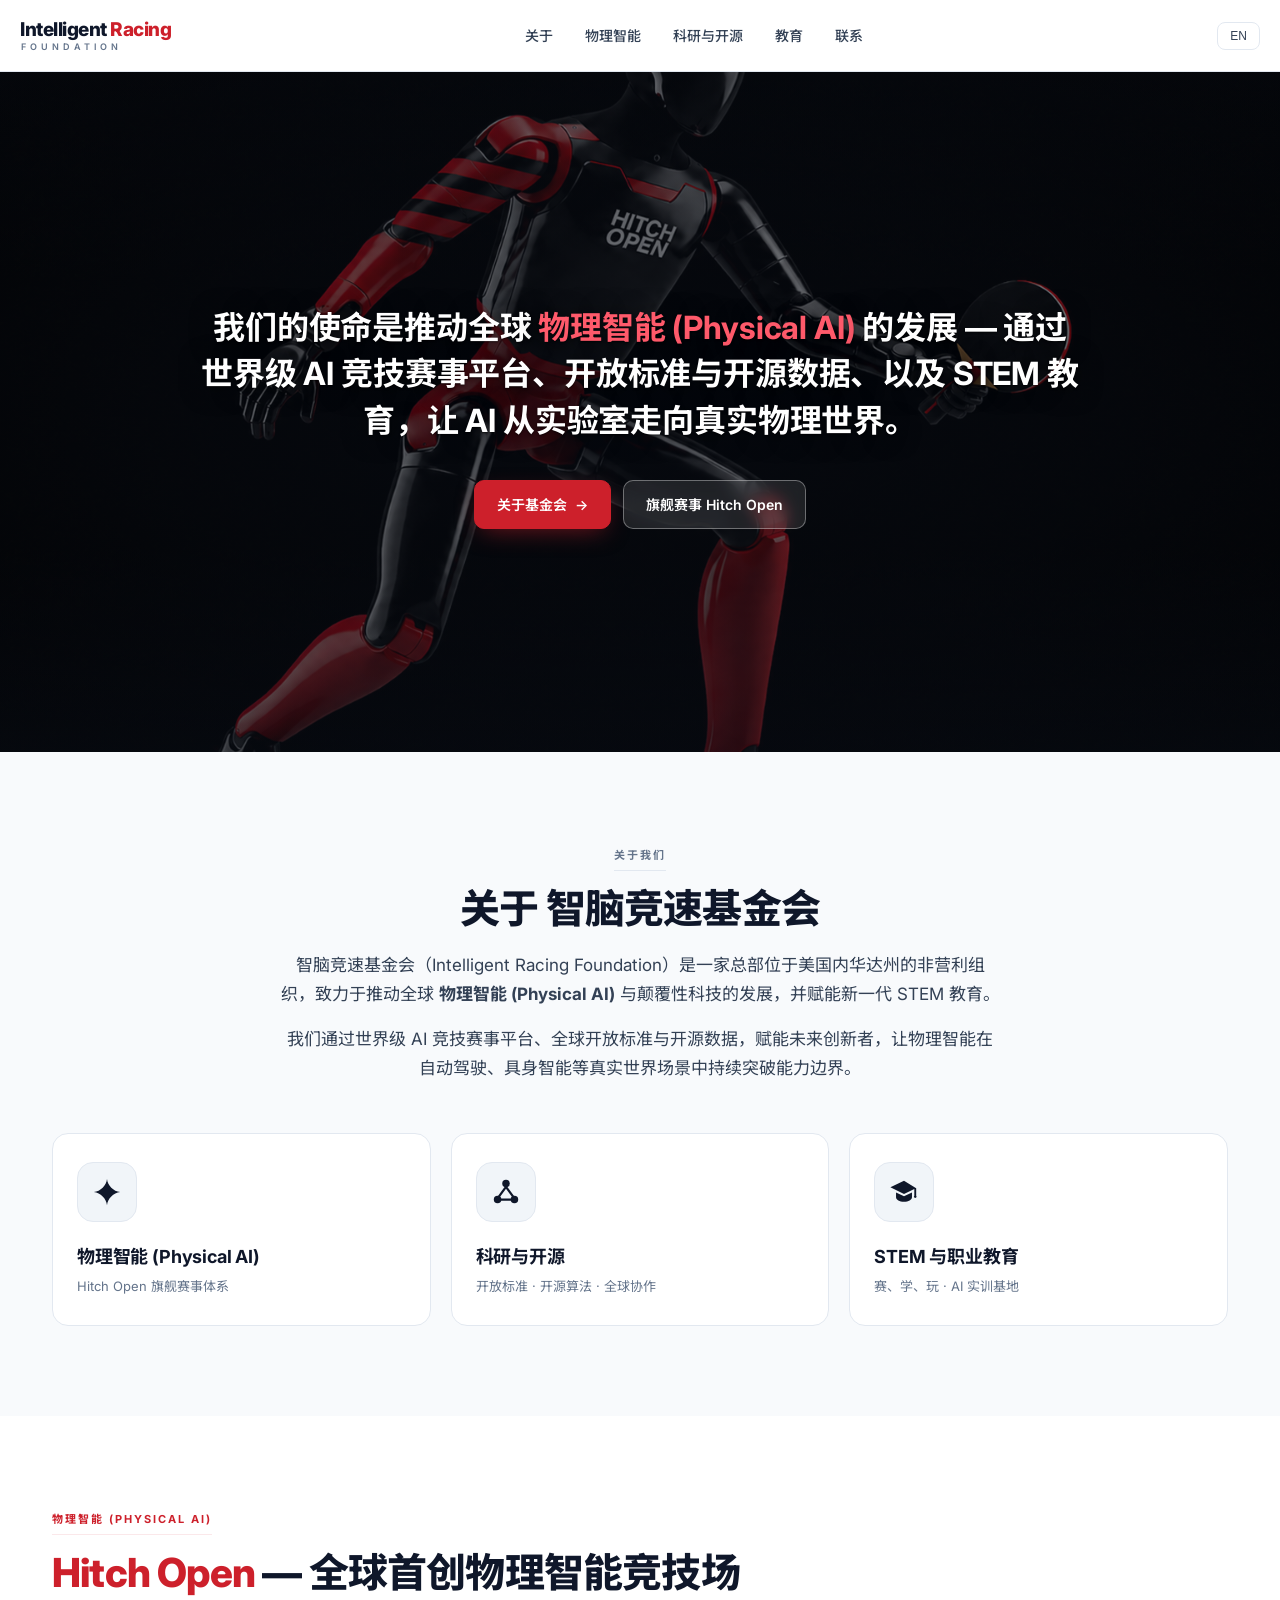
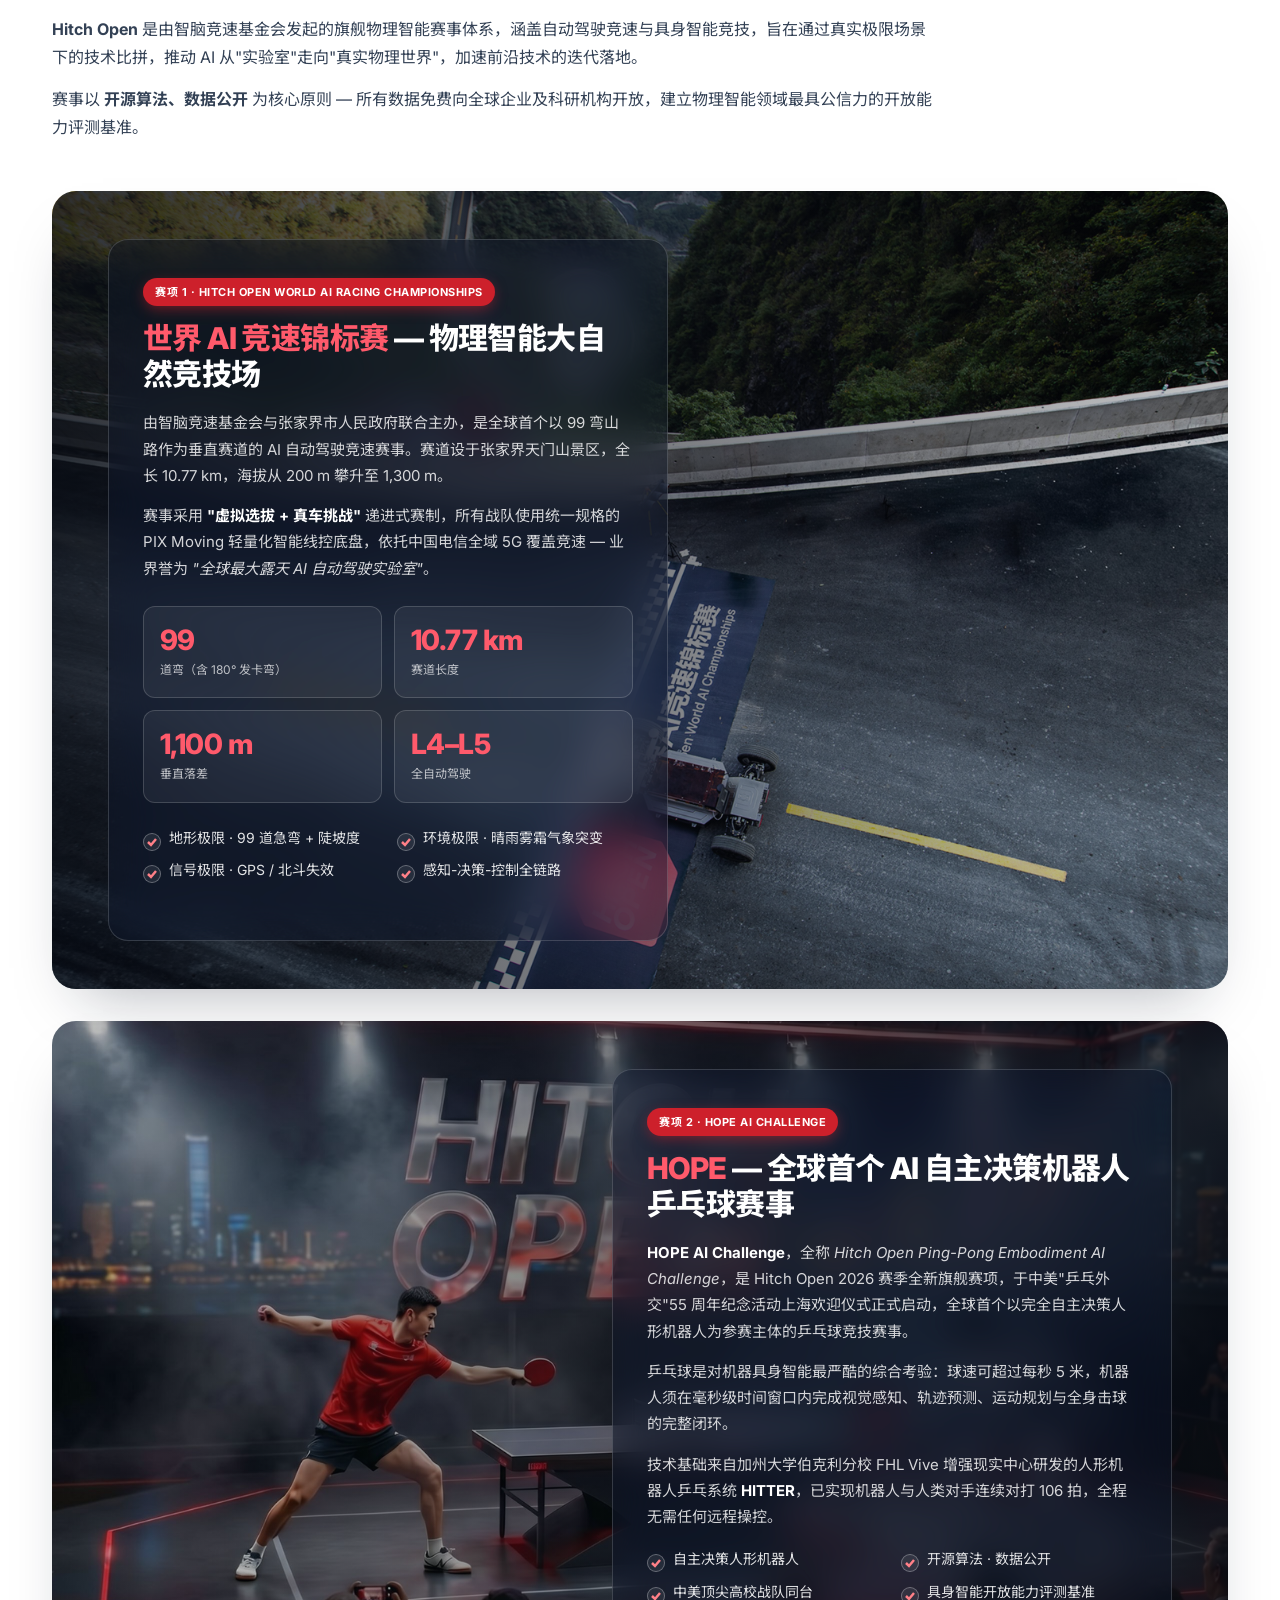
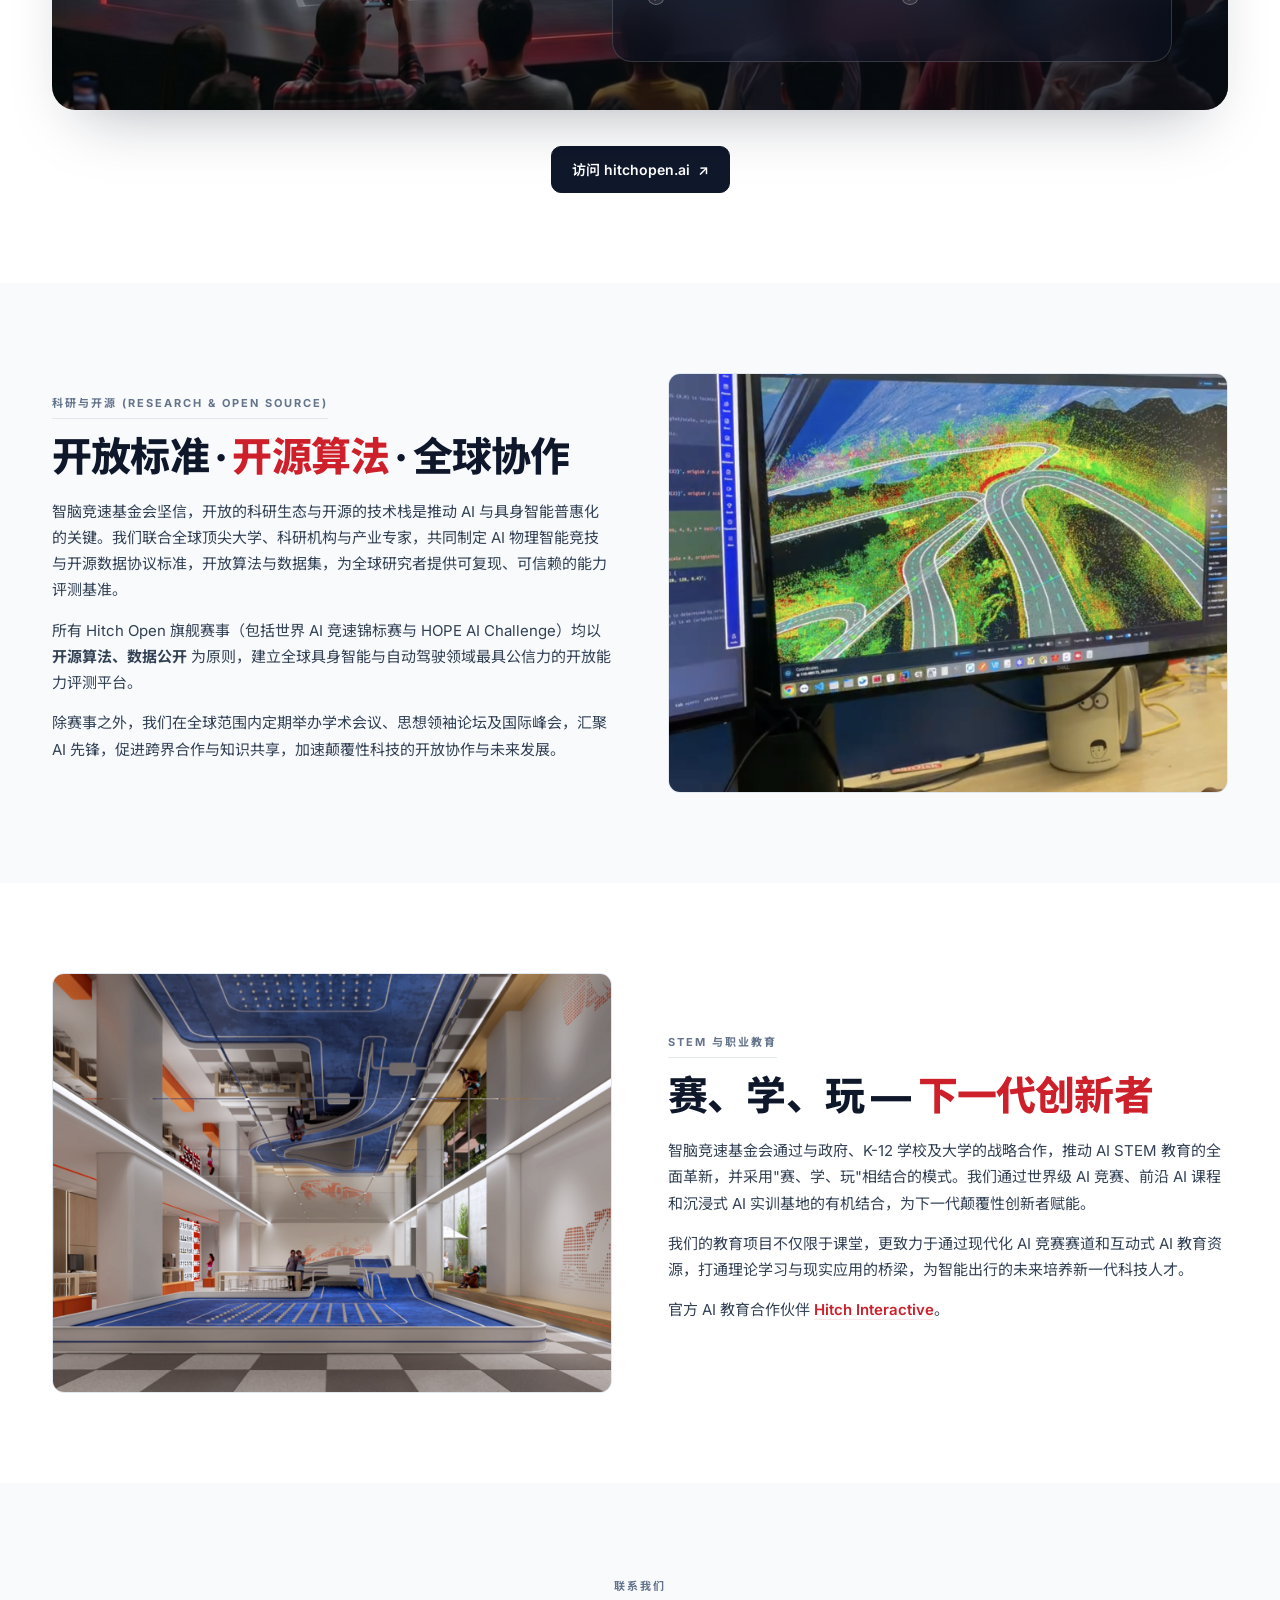
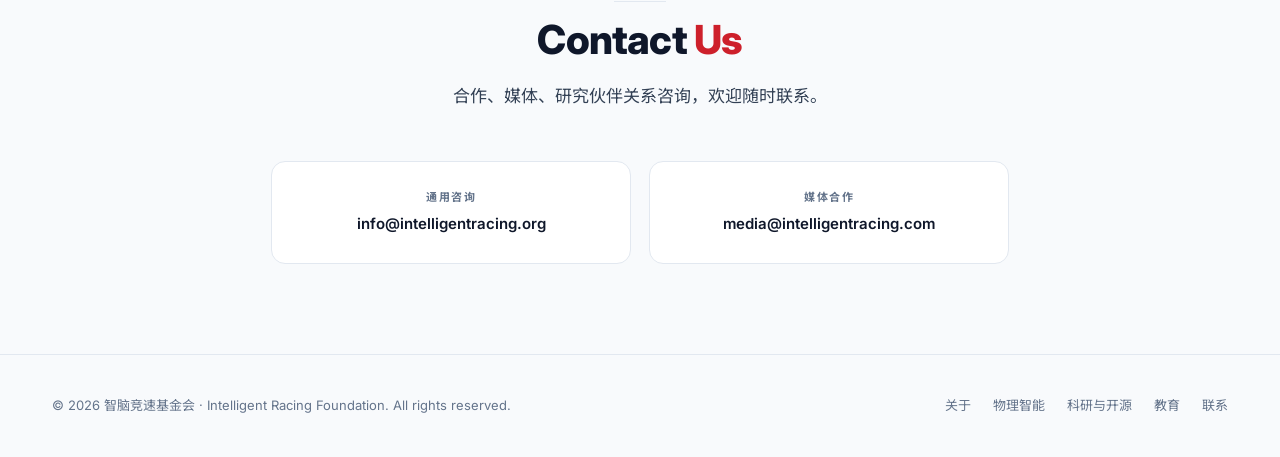
==== index.html @ 7303b83c "Add bilingual zh/en support via data-attr swap - data-zh / data-en attrs on all user-facing text - l" ====
<!DOCTYPE html>
<html lang="zh-CN">

<head>
  <meta charset="utf-8">
  <title data-zh="智脑竞速基金会 · Intelligent Racing Foundation" data-en="Intelligent Racing Foundation">智脑竞速基金会 · Intelligent Racing Foundation</title>
  <meta name="viewport" content="width=device-width, initial-scale=1">
  <link rel="preconnect" href="https://fonts.googleapis.com">
  <link rel="preconnect" href="https://fonts.gstatic.com" crossorigin>
  <link
    href="https://fonts.googleapis.com/css2?family=Inter:wght@400;500;600;700;800&family=Noto+Sans+SC:wght@400;500;700;900&display=swap"
    rel="stylesheet">
  <style>
    /* ============================================
       Foundation — Cool Gray + Red Accent
       Variant 4 — Editorial slate base, brand red
       reserved for high-impact callouts (logo,
       headline keyword, stats, CTAs).
       ============================================ */
    :root {
      /* Neutrals (cool slate spectrum) */
      --bg: #FFFFFF;
      --bg-subtle: #F8FAFC;
      --bg-muted: #F1F5F9;
      --text: #0F172A;
      --text-soft: #334155;
      --text-muted: #64748B;
      --border: #E2E8F0;
      --border-strong: #CBD5E1;

      /* Slate (foundation neutrals) */
      --slate: #334155;
      --slate-dark: #0F172A;
      --slate-soft: #E2E8F0;
      --slate-tint: #F1F5F9;

      /* Red accent (brand callout) */
      --red: #CD202B;
      --red-dark: #A81822;
      --red-soft: #FBE8EA;
      --red-tint: #FDF3F4;
    }

    * {
      margin: 0;
      padding: 0;
      box-sizing: border-box;
    }

    html {
      scroll-behavior: smooth;
    }

    body {
      font-family: "Inter", "Noto Sans SC", -apple-system, BlinkMacSystemFont,
        "PingFang SC", "Microsoft YaHei", sans-serif;
      background: var(--bg);
      color: var(--text);
      line-height: 1.65;
      font-size: 15px;
      -webkit-font-smoothing: antialiased;
    }

    a {
      color: var(--text);
      text-decoration: none;
      transition: opacity 0.15s, color 0.15s;
    }

    a:hover {
      opacity: 0.7;
    }

    img {
      max-width: 100%;
      display: block;
    }

    /* Media images */
    .media-img {
      width: 100%;
      border-radius: 12px;
      object-fit: cover;
      display: block;
      border: 1px solid var(--border);
    }

    /* Container */
    .container {
      max-width: 1240px;
      margin: 0 auto;
      padding: 0 32px;
    }

    /* Header */
    .header {
      position: sticky;
      top: 0;
      z-index: 50;
      background: rgba(255, 255, 255, 0.88);
      backdrop-filter: saturate(180%) blur(12px);
      -webkit-backdrop-filter: saturate(180%) blur(12px);
      border-bottom: 1px solid var(--border);
    }

    .nav {
      display: flex;
      justify-content: space-between;
      align-items: center;
      gap: 24px;
      padding: 16px 0;
    }

    .logo {
      display: flex;
      flex-direction: column;
      gap: 3px;
      line-height: 1;
    }

    .logo .logo-main {
      font-size: 19px;
      font-weight: 800;
      letter-spacing: -0.025em;
      color: var(--slate-dark);
      white-space: nowrap;
    }

    .logo .logo-main em {
      font-style: normal;
      color: var(--red);
    }

    .logo .logo-sub {
      font-size: 9px;
      font-weight: 600;
      letter-spacing: 4px;
      text-transform: uppercase;
      color: var(--text-muted);
      padding-left: 1px;
    }

    .logo:hover {
      opacity: 1;
    }

    .nav ul {
      list-style: none;
      display: flex;
      gap: 4px;
      align-items: center;
      font-size: 14px;
    }

    .nav ul li a {
      display: inline-block;
      padding: 8px 14px;
      border-radius: 8px;
      color: var(--text-soft);
      font-weight: 500;
      transition: background 0.15s, color 0.15s;
    }

    .nav ul li a:hover {
      background: var(--bg-muted);
      color: var(--text);
      opacity: 1;
    }

    .nav-right {
      display: flex;
      gap: 8px;
      align-items: center;
    }

    .lang-toggle {
      padding: 6px 12px;
      border: 1px solid var(--border);
      border-radius: 8px;
      font-size: 12px;
      color: var(--text-soft);
      cursor: pointer;
      background: #fff;
      transition: border-color 0.15s, color 0.15s;
    }

    .lang-toggle:hover {
      border-color: var(--red);
      color: var(--red);
    }

    /* Hero */
    .hero {
      padding: 120px 0 110px;
      position: relative;
      overflow: hidden;
      min-height: 680px;
      display: flex;
      align-items: center;
      background: #0B0F17;
    }

    .hero::before {
      content: "";
      position: absolute;
      inset: 0;
      background-image: url("images/ai-generated/hero-bg.png");
      background-size: cover;
      background-position: center center;
      pointer-events: none;
    }

    .hero::after {
      content: "";
      position: absolute;
      inset: 0;
      background:
        radial-gradient(ellipse 70% 60% at 50% 50%, rgba(8, 12, 20, 0.72) 0%, rgba(8, 12, 20, 0.55) 55%, rgba(8, 12, 20, 0.30) 100%),
        linear-gradient(180deg, rgba(8, 12, 20, 0.35) 0%, rgba(8, 12, 20, 0) 30%, rgba(8, 12, 20, 0) 70%, rgba(8, 12, 20, 0.55) 100%);
      pointer-events: none;
    }

    .hero-content {
      max-width: 880px;
      margin: 0 auto;
      text-align: center;
      position: relative;
      z-index: 2;
    }

    .hero-eyebrow {
      display: inline-flex;
      align-items: center;
      gap: 8px;
      padding: 6px 14px;
      background: rgba(255, 255, 255, 0.08);
      border: 1px solid rgba(255, 255, 255, 0.18);
      backdrop-filter: blur(8px);
      -webkit-backdrop-filter: blur(8px);
      border-radius: 999px;
      font-size: 12px;
      font-weight: 500;
      color: rgba(255, 255, 255, 0.85);
      margin-bottom: 24px;
      letter-spacing: 0.3px;
    }

    .hero-eyebrow .pulse {
      width: 6px;
      height: 6px;
      border-radius: 50%;
      background: #FF4D5E;
      box-shadow: 0 0 0 4px rgba(255, 77, 94, 0.25);
    }

    .hero .slogan {
      font-size: clamp(22px, 2.6vw, 32px);
      font-weight: 700;
      line-height: 1.45;
      letter-spacing: -0.005em;
      color: #FFFFFF;
      max-width: 880px;
      margin: 0 auto 36px;
      text-shadow: 0 2px 24px rgba(0, 0, 0, 0.55), 0 1px 2px rgba(0, 0, 0, 0.6);
    }

    .hero .slogan .accent {
      color: #FF5A6B;
    }

    .btn-row {
      display: flex;
      gap: 12px;
      justify-content: center;
      flex-wrap: wrap;
    }

    .btn {
      display: inline-flex;
      align-items: center;
      gap: 8px;
      padding: 12px 22px;
      border: 1px solid var(--border-strong);
      border-radius: 10px;
      font-size: 14px;
      font-weight: 600;
      color: var(--text);
      background: #fff;
      cursor: pointer;
      transition: all 0.15s;
    }

    .btn:hover {
      border-color: var(--red);
      color: var(--red);
      transform: translateY(-1px);
      opacity: 1;
    }

    .btn.primary {
      background: var(--slate-dark);
      color: #fff;
      border-color: var(--slate-dark);
    }

    .btn.primary:hover {
      background: var(--red);
      border-color: var(--red);
      color: #fff;
    }

    .btn .arrow {
      transition: transform 0.15s;
    }

    .btn:hover .arrow {
      transform: translateX(2px);
    }

    /* Hero-specific button styling (on dark bg) */
    .hero .btn {
      background: rgba(255, 255, 255, 0.10);
      border-color: rgba(255, 255, 255, 0.35);
      color: #fff;
      backdrop-filter: blur(8px);
      -webkit-backdrop-filter: blur(8px);
    }

    .hero .btn:hover {
      background: rgba(255, 255, 255, 0.18);
      border-color: #fff;
      color: #fff;
    }

    .hero .btn.primary {
      background: var(--red);
      border-color: var(--red);
      color: #fff;
      box-shadow: 0 8px 24px -8px rgba(205, 32, 43, 0.55);
    }

    .hero .btn.primary:hover {
      background: var(--red-dark);
      border-color: var(--red-dark);
      color: #fff;
    }


    /* Section base */
    section.block {
      padding: 90px 0;
      position: relative;
    }

    section.block.alt {
      background: var(--bg-subtle);
    }

    .section-head {
      max-width: 760px;
      margin: 0 auto 50px;
      text-align: center;
    }

    .eyebrow {
      display: inline-block;
      font-size: 11px;
      font-weight: 700;
      letter-spacing: 2px;
      text-transform: uppercase;
      color: var(--text-muted);
      margin-bottom: 14px;
      padding-bottom: 6px;
      border-bottom: 1px solid var(--border);
    }

    .eyebrow.red {
      color: var(--red);
      border-bottom-color: var(--red-soft);
    }

    h2.title {
      font-size: clamp(28px, 3.5vw, 40px);
      font-weight: 800;
      line-height: 1.2;
      letter-spacing: -0.02em;
      margin-bottom: 18px;
      color: var(--text);
    }

    h2.title .accent {
      color: var(--red);
    }

    h2.title .accent.slate {
      color: var(--slate-dark);
    }

    p.body,
    .lead {
      font-size: 15px;
      color: var(--text-soft);
      margin-bottom: 14px;
      line-height: 1.75;
    }

    .lead {
      font-size: 17px;
      max-width: 720px;
      margin: 0 auto 16px;
      line-height: 1.7;
    }

    /* Mission cards */
    .mission-grid {
      display: grid;
      grid-template-columns: repeat(3, 1fr);
      gap: 20px;
      margin-top: 30px;
    }

    .mission-card {
      background: #fff;
      border: 1px solid var(--border);
      border-radius: 16px;
      padding: 28px 24px;
      color: inherit;
      display: block;
      transition: transform 0.2s, box-shadow 0.2s, border-color 0.2s;
    }

    .mission-card:hover {
      transform: translateY(-4px);
      box-shadow: 0 12px 32px -8px rgba(15, 23, 42, 0.12);
      border-color: var(--red);
      opacity: 1;
    }

    .mission-card .num-label {
      font-family: "Inter", monospace;
      font-size: 11px;
      font-weight: 600;
      letter-spacing: 1.5px;
      color: var(--text-muted);
      margin-bottom: 18px;
    }

    .mission-card:hover .num-label {
      color: var(--red);
    }

    .mission-card .icon-box {
      width: 60px;
      height: 60px;
      border-radius: 16px;
      background: var(--slate-tint);
      border: 1px solid var(--border);
      display: flex;
      align-items: center;
      justify-content: center;
      margin-bottom: 20px;
      color: var(--slate-dark);
      transition: background 0.2s, border-color 0.2s, color 0.2s;
    }

    .mission-card .icon-box svg {
      width: 30px;
      height: 30px;
      display: block;
    }

    .mission-card:hover .icon-box {
      background: var(--red-tint);
      color: var(--red);
      border-color: var(--red-soft);
    }

    .mission-card h3 {
      font-size: 18px;
      font-weight: 700;
      margin-bottom: 6px;
      letter-spacing: -0.01em;
    }

    .mission-card .sub-name {
      font-size: 13px;
      color: var(--text-muted);
      line-height: 1.5;
    }

    /* Split */
    .split {
      display: grid;
      grid-template-columns: 1fr 1fr;
      gap: 56px;
      align-items: center;
    }

    .split.reverse> :first-child {
      order: 2;
    }

    /* Stats */
    .stats {
      display: grid;
      grid-template-columns: repeat(2, 1fr);
      gap: 12px;
      margin: 24px 0;
    }

    .stat {
      background: var(--bg-subtle);
      border: 1px solid var(--border);
      border-radius: 12px;
      padding: 18px 16px;
      transition: border-color 0.2s;
    }

    .stat:hover {
      border-color: var(--red-soft);
    }

    .stat .num {
      font-size: 28px;
      font-weight: 800;
      line-height: 1.1;
      letter-spacing: -0.02em;
      color: var(--red);
    }

    .stat .lab {
      font-size: 12px;
      color: var(--text-muted);
      margin-top: 4px;
    }

    /* Bullets */
    ul.bullets {
      list-style: none;
      display: grid;
      grid-template-columns: 1fr;
      gap: 10px;
      margin: 18px 0 24px;
    }

    ul.bullets.cols-2 {
      grid-template-columns: 1fr 1fr;
      gap: 10px 18px;
    }

    ul.bullets li {
      font-size: 14px;
      color: var(--text-soft);
      padding-left: 26px;
      position: relative;
      line-height: 1.6;
    }

    ul.bullets li::before {
      content: "";
      position: absolute;
      left: 0;
      top: 6px;
      width: 16px;
      height: 16px;
      border-radius: 50%;
      background-color: var(--bg-muted);
      border: 1px solid var(--border-strong);
      background-image: url("data:image/svg+xml;utf8,<svg xmlns='http://www.w3.org/2000/svg' viewBox='0 0 16 16' fill='none' stroke='%230F172A' stroke-width='2.5'><path d='M4 8l3 3 5-6'/></svg>");
      background-position: center;
      background-repeat: no-repeat;
    }

    /* Sub-event cards */
    .sub-event {
      background: #fff;
      border: 1px solid var(--border);
      border-radius: 16px;
      padding: 32px;
      margin-top: 28px;
    }

    .sub-event .tag {
      display: inline-flex;
      align-items: center;
      gap: 6px;
      padding: 5px 12px;
      border-radius: 999px;
      font-size: 11px;
      font-weight: 700;
      letter-spacing: 0.5px;
      text-transform: uppercase;
      background: var(--red);
      color: #fff;
    }

    .btn-accent {
      display: inline-flex;
      align-items: center;
      gap: 8px;
      padding: 11px 20px;
      border-radius: 10px;
      font-size: 14px;
      font-weight: 600;
      color: #fff;
      background: var(--slate-dark);
      border: 1px solid var(--slate-dark);
      transition: transform 0.15s, background 0.15s, color 0.15s;
    }

    .btn-accent:hover {
      transform: translateY(-1px);
      background: #1E293B;
      opacity: 1;
    }

    /* ============================================
       Glass feature block — full-bleed bg image
       with frosted-glass content card
       ============================================ */
    .glass-feature {
      position: relative;
      border-radius: 24px;
      overflow: hidden;
      min-height: 560px;
      display: flex;
      align-items: center;
      margin-top: 32px;
      isolation: isolate;
      box-shadow: 0 30px 60px -30px rgba(15, 23, 42, 0.35);
    }

    .glass-feature .gf-bg {
      position: absolute;
      inset: 0;
      background-size: cover;
      background-position: center center;
      z-index: 0;
      transform: scale(1.02);
      transition: transform 0.6s ease;
    }

    .glass-feature:hover .gf-bg {
      transform: scale(1.06);
    }

    .glass-feature::after {
      content: "";
      position: absolute;
      inset: 0;
      background:
        linear-gradient(100deg, rgba(8, 12, 20, 0.85) 0%, rgba(8, 12, 20, 0.55) 48%, rgba(8, 12, 20, 0.18) 100%);
      z-index: 1;
      pointer-events: none;
    }

    .glass-feature.reverse::after {
      background:
        linear-gradient(260deg, rgba(8, 12, 20, 0.85) 0%, rgba(8, 12, 20, 0.55) 48%, rgba(8, 12, 20, 0.18) 100%);
    }

    .glass-card {
      position: relative;
      z-index: 2;
      max-width: 560px;
      margin: 48px 56px;
      padding: 38px 34px 34px;
      background: rgba(15, 23, 42, 0.42);
      border: 1px solid rgba(255, 255, 255, 0.16);
      border-radius: 20px;
      backdrop-filter: blur(20px) saturate(160%);
      -webkit-backdrop-filter: blur(20px) saturate(160%);
      color: #fff;
    }

    .glass-feature.reverse .glass-card {
      margin-left: auto;
    }

    .glass-card .tag {
      display: inline-flex;
      align-items: center;
      gap: 6px;
      padding: 5px 12px;
      border-radius: 999px;
      font-size: 11px;
      font-weight: 700;
      letter-spacing: 0.5px;
      text-transform: uppercase;
      background: var(--red);
      color: #fff;
      box-shadow: 0 4px 14px -2px rgba(205, 32, 43, 0.55);
    }

    .glass-card .eyebrow {
      color: rgba(255, 255, 255, 0.7);
      border-bottom-color: rgba(255, 255, 255, 0.2);
    }

    .glass-card .eyebrow.red {
      color: #FF8088;
      border-bottom-color: rgba(255, 90, 107, 0.35);
    }

    .glass-card h2.title {
      color: #fff;
      margin-top: 14px;
    }

    .glass-card h2.title .accent {
      color: #FF5A6B;
    }

    .glass-card p.body {
      color: rgba(255, 255, 255, 0.82);
    }

    .glass-card p.body strong {
      color: #fff;
    }

    .glass-card p.body a {
      color: #FF8088;
    }

    .glass-card .stats .stat {
      background: rgba(255, 255, 255, 0.06);
      border: 1px solid rgba(255, 255, 255, 0.16);
    }

    .glass-card .stats .stat:hover {
      border-color: rgba(255, 90, 107, 0.55);
    }

    .glass-card .stats .stat .num {
      color: #FF5A6B;
    }

    .glass-card .stats .stat .lab {
      color: rgba(255, 255, 255, 0.7);
    }

    .glass-card ul.bullets li {
      color: rgba(255, 255, 255, 0.88);
    }

    .glass-card ul.bullets li::before {
      background-color: rgba(255, 255, 255, 0.08);
      border-color: rgba(255, 255, 255, 0.3);
      background-image: url("data:image/svg+xml;utf8,<svg xmlns='http://www.w3.org/2000/svg' viewBox='0 0 16 16' fill='none' stroke='%23FF8088' stroke-width='2.5'><path d='M4 8l3 3 5-6'/></svg>");
    }

    @media (max-width: 900px) {
      .glass-feature {
        min-height: 0;
      }

      .glass-card {
        margin: 24px 16px;
        max-width: none;
        padding: 28px 22px;
      }

      .glass-feature::after,
      .glass-feature.reverse::after {
        background: linear-gradient(180deg, rgba(8, 12, 20, 0.55) 0%, rgba(8, 12, 20, 0.85) 100%);
      }
    }

    /* Contact */
    .contact-grid {
      display: grid;
      grid-template-columns: repeat(2, minmax(260px, 360px));
      gap: 18px;
      justify-content: center;
      margin-top: 30px;
    }

    .contact-card {
      background: #fff;
      border: 1px solid var(--border);
      border-radius: 14px;
      padding: 26px 22px;
      text-align: center;
      transition: border-color 0.2s, transform 0.2s;
    }

    .contact-card:hover {
      border-color: var(--red);
      transform: translateY(-2px);
    }

    .contact-card .label {
      font-size: 11px;
      letter-spacing: 1.5px;
      color: var(--text-muted);
      margin-bottom: 6px;
      text-transform: uppercase;
      font-weight: 700;
    }

    .contact-card a {
      font-size: 15px;
      font-weight: 600;
      color: var(--slate-dark);
    }

    .contact-card:hover a {
      color: var(--red);
    }

    /* Footer */
    footer {
      background: var(--bg-subtle);
      border-top: 1px solid var(--border);
      padding: 40px 0;
      font-size: 13px;
      color: var(--text-muted);
    }

    .footer-inner {
      display: flex;
      justify-content: space-between;
      align-items: center;
      flex-wrap: wrap;
      gap: 16px;
    }

    .footer-links {
      display: flex;
      gap: 22px;
    }

    .footer-links a {
      color: var(--text-muted);
    }

    .footer-links a:hover {
      color: var(--red);
    }

    /* Responsive */
    @media (max-width: 900px) {
      .nav ul {
        display: none;
      }

      .mission-grid {
        grid-template-columns: 1fr;
      }

      .split {
        grid-template-columns: 1fr;
        gap: 32px;
      }

      .split.reverse> :first-child {
        order: 0;
      }

      .contact-grid {
        grid-template-columns: 1fr;
      }

      ul.bullets.cols-2 {
        grid-template-columns: 1fr;
      }

      section.block {
        padding: 60px 0;
      }

      .hero {
        padding: 50px 0 40px;
      }

      .container {
        padding: 0 20px;
      }
    }
  </style>
</head>

<body>

  <!-- ===== HEADER ===== -->
  <header class="header">
    <div class="container nav">
      <a href="#" class="logo" aria-label="Intelligent Racing Foundation">
        <span class="logo-main">Intelligent <em>Racing</em></span>
        <span class="logo-sub">Foundation</span>
      </a>
      <ul>
        <li><a href="#about" data-zh="关于" data-en="About">关于</a></li>
        <li><a href="#pillar-ai" data-zh="物理智能" data-en="Physical AI">物理智能</a></li>
        <li><a href="#pillar-research" data-zh="科研与开源" data-en="Research &amp; Open Source">科研与开源</a></li>
        <li><a href="#pillar-edu" data-zh="教育" data-en="Education">教育</a></li>
        <li><a href="#contact" data-zh="联系" data-en="Contact">联系</a></li>
      </ul>
      <div class="nav-right">
        <button class="lang-toggle" onclick="switchLanguage(document.documentElement.lang==='en'?'zh':'en')">EN</button>
      </div>
    </div>
  </header>

  <!-- ===== HERO ===== -->
  <section class="hero">
    <div class="container">
      <div class="hero-content">
        <h1 class="slogan"
          data-zh='我们的使命是推动全球 <span class="accent">物理智能 (Physical AI)</span> 的发展 — 通过世界级 AI 竞技赛事平台、开放标准与开源数据、以及 STEM 教育，让 AI 从实验室走向真实物理世界。'
          data-en='Our mission is to advance global <span class="accent">Physical AI</span> — through world-class AI competition platforms, open standards and open-source data, and STEM education — taking AI from the lab into the real physical world.'>我们的使命是推动全球 <span class="accent">物理智能 (Physical AI)</span> 的发展 — 通过世界级 AI 竞技赛事平台、开放标准与开源数据、以及 STEM 教育，让 AI 从实验室走向真实物理世界。</h1>
        <div class="btn-row">
          <a class="btn primary" href="#about"
            data-zh='关于基金会 <span class="arrow">→</span>'
            data-en='About the Foundation <span class="arrow">→</span>'>
            关于基金会
            <span class="arrow">→</span>
          </a>
          <a class="btn" href="#pillar-ai"
            data-zh="旗舰赛事 Hitch Open"
            data-en="Flagship: Hitch Open">旗舰赛事 Hitch Open</a>
        </div>
      </div>
    </div>
  </section>

  <!-- ===== ABOUT ===== -->
  <section class="block alt" id="about">
    <div class="container">
      <div class="section-head">
        <div class="eyebrow" data-zh="关于我们" data-en="About Us">关于我们</div>
        <h2 class="title"
          data-zh='关于 <span class="accent slate">智脑竞速基金会</span>'
          data-en='About the <span class="accent slate">Intelligent Racing Foundation</span>'>关于 <span class="accent slate">智脑竞速基金会</span></h2>
        <p class="lead"
          data-zh='智脑竞速基金会（Intelligent Racing Foundation）是一家总部位于美国内华达州的非营利组织，致力于推动全球 <strong>物理智能 (Physical AI)</strong> 与颠覆性科技的发展，并赋能新一代 STEM 教育。'
          data-en='The Intelligent Racing Foundation is a non-profit organization headquartered in Nevada, USA, dedicated to advancing global <strong>Physical AI</strong> and disruptive technologies, and empowering the next generation of STEM education.'>智脑竞速基金会（Intelligent Racing Foundation）是一家总部位于美国内华达州的非营利组织，致力于推动全球
          <strong>物理智能 (Physical AI)</strong> 与颠覆性科技的发展，并赋能新一代 STEM 教育。</p>
        <p class="lead"
          data-zh="我们通过世界级 AI 竞技赛事平台、全球开放标准与开源数据，赋能未来创新者，让物理智能在自动驾驶、具身智能等真实世界场景中持续突破能力边界。"
          data-en="Through world-class AI competition platforms, open global standards, and open-source data, we empower future innovators — pushing the capability frontier of Physical AI across autonomous driving, embodied intelligence, and other real-world domains.">我们通过世界级 AI 竞技赛事平台、全球开放标准与开源数据，赋能未来创新者，让物理智能在自动驾驶、具身智能等真实世界场景中持续突破能力边界。</p>
      </div>

      <div class="mission-grid">
        <a class="mission-card" href="#pillar-ai">
          <div class="icon-box">
            <svg viewBox="0 0 32 32" fill="currentColor" aria-hidden="true">
              <path d="M16 2c.7 7 6.9 13.2 14 14-7.1.8-13.3 7-14 14-.7-7-6.9-13.2-14-14C9.1 15.2 15.3 9 16 2Z" />
            </svg>
          </div>
          <h3 data-zh="物理智能 (Physical AI)" data-en="Physical AI">物理智能 (Physical AI)</h3>
          <div class="sub-name" data-zh="Hitch Open 旗舰赛事体系" data-en="Hitch Open flagship event series">Hitch Open 旗舰赛事体系</div>
        </a>
        <a class="mission-card" href="#pillar-research">
          <div class="icon-box">
            <svg viewBox="0 0 32 32" fill="none" stroke="currentColor" stroke-width="2.4" stroke-linecap="round"
              aria-hidden="true">
              <path d="M16 10.5 8 21.5M16 10.5 24 21.5M10.5 24h11" />
              <circle cx="16" cy="7" r="4" fill="currentColor" stroke="none" />
              <circle cx="7" cy="24" r="4" fill="currentColor" stroke="none" />
              <circle cx="25" cy="24" r="4" fill="currentColor" stroke="none" />
            </svg>
          </div>
          <h3 data-zh="科研与开源" data-en="Research &amp; Open Source">科研与开源</h3>
          <div class="sub-name" data-zh="开放标准 · 开源算法 · 全球协作" data-en="Open standards · Open-source algorithms · Global collaboration">开放标准 · 开源算法 · 全球协作</div>
        </a>
        <a class="mission-card" href="#pillar-edu">
          <div class="icon-box">
            <svg viewBox="0 0 32 32" fill="currentColor" aria-hidden="true">
              <path d="M16 4 1.5 11 16 18l11-5.3V20a1.4 1.4 0 1 0 2 0v-8L16 4Z" />
              <path d="M7.5 16.6v5.1c0 2.7 3.8 4.8 8.5 4.8s8.5-2.1 8.5-4.8v-5.1L16 20.6l-8.5-4Z" />
            </svg>
          </div>
          <h3 data-zh="STEM 与职业教育" data-en="STEM &amp; Career Education">STEM 与职业教育</h3>
          <div class="sub-name" data-zh="赛、学、玩 · AI 实训基地" data-en="Race, Learn, Play · AI training hubs">赛、学、玩 · AI 实训基地</div>
        </a>
      </div>
    </div>
  </section>

  <!-- ===== PILLAR 1: PHYSICAL AI ===== -->
  <section class="block" id="pillar-ai">
    <div class="container">
      <div class="section-head" style="text-align:left;max-width:880px;margin-left:0;">
        <div class="eyebrow red" data-zh="物理智能 (Physical AI)" data-en="Physical AI">物理智能 (Physical AI)</div>
        <h2 class="title"
          data-zh='<span class="accent">Hitch Open</span> — 全球首创物理智能竞技场'
          data-en='<span class="accent">Hitch Open</span> — The World&#39;s First Physical AI Arena'><span class="accent">Hitch Open</span> — 全球首创物理智能竞技场</h2>
        <p class="body" style="font-size:16px;"
          data-zh='<strong>Hitch Open</strong> 是由智脑竞速基金会发起的旗舰物理智能赛事体系，涵盖自动驾驶竞速与具身智能竞技，旨在通过真实极限场景下的技术比拼，推动 AI 从"实验室"走向"真实物理世界"，加速前沿技术的迭代落地。'
          data-en='<strong>Hitch Open</strong> is the flagship Physical AI competition series founded by the Intelligent Racing Foundation, spanning autonomous-driving racing and embodied-intelligence challenges. Through technology contests in real-world extreme scenarios, it drives AI from the "lab" into the "real physical world," accelerating frontier-tech iteration and deployment.'><strong>Hitch Open</strong> 是由智脑竞速基金会发起的旗舰物理智能赛事体系，涵盖自动驾驶竞速与具身智能竞技，旨在通过真实极限场景下的技术比拼，推动 AI 从"实验室"走向"真实物理世界"，加速前沿技术的迭代落地。</p>
        <p class="body" style="font-size:16px;"
          data-zh='赛事以 <strong>开源算法、数据公开</strong> 为核心原则 — 所有数据免费向全球企业及科研机构开放，建立物理智能领域最具公信力的开放能力评测基准。'
          data-en='Built on the core principles of <strong>open-source algorithms and open data</strong>, all data is freely available to enterprises and research institutions worldwide — establishing the most authoritative open capability benchmark in the Physical AI field.'>赛事以 <strong>开源算法、数据公开</strong> 为核心原则 — 所有数据免费向全球企业及科研机构开放，建立物理智能领域最具公信力的开放能力评测基准。</p>
      </div>

      <!-- 赛项 1: World AI Racing Championships -->
      <div class="glass-feature">
        <div class="gf-bg" style="background-image:url('images/ai-generated/track.png');"></div>
        <div class="glass-card">
          <span class="tag"
            data-zh="赛项 1 · Hitch Open World AI Racing Championships"
            data-en="Event 1 · Hitch Open World AI Racing Championships">赛项 1 · Hitch Open World AI Racing Championships</span>
          <h2 class="title" style="font-size:30px;"
            data-zh='<span class="accent">世界 AI 竞速锦标赛</span> — 物理智能大自然竞技场'
            data-en='<span class="accent">World AI Racing Championships</span> — Where Physical AI Meets Nature'><span class="accent">世界 AI 竞速锦标赛</span> — 物理智能大自然竞技场</h2>
          <p class="body"
            data-zh="由智脑竞速基金会与张家界市人民政府联合主办，是全球首个以 99 弯山路作为垂直赛道的 AI 自动驾驶竞速赛事。赛道设于张家界天门山景区，全长 10.77 km，海拔从 200 m 攀升至 1,300 m。"
            data-en="Co-hosted by the Intelligent Racing Foundation and the Zhangjiajie Municipal People&#39;s Government — the world&#39;s first AI autonomous-driving race using a 99-curve mountain road as a vertical racetrack. Set in Tianmen Mountain, Zhangjiajie, the course runs 10.77 km, climbing from 200 m to 1,300 m elevation.">由智脑竞速基金会与张家界市人民政府联合主办，是全球首个以 99 弯山路作为垂直赛道的 AI 自动驾驶竞速赛事。赛道设于张家界天门山景区，全长 10.77 km，海拔从 200 m 攀升至 1,300 m。</p>
          <p class="body"
            data-zh='赛事采用 <strong>"虚拟选拔 + 真车挑战"</strong> 递进式赛制，所有战队使用统一规格的 PIX Moving 轻量化智能线控底盘，依托中国电信全域 5G 覆盖竞速 — 业界誉为 <em>"全球最大露天 AI 自动驾驶实验室"</em>。'
            data-en='The event uses a progressive <strong>"Virtual Qualifiers + Real-Vehicle Challenge"</strong> format. All teams race on identical PIX Moving lightweight intelligent drive-by-wire chassis over China Telecom&#39;s full 5G coverage — known across the industry as <em>"the world&#39;s largest open-air AI autonomous-driving laboratory."</em>'>赛事采用 <strong>"虚拟选拔 + 真车挑战"</strong> 递进式赛制，所有战队使用统一规格的 PIX Moving 轻量化智能线控底盘，依托中国电信全域 5G 覆盖竞速 — 业界誉为 <em>"全球最大露天 AI 自动驾驶实验室"</em>。</p>

          <div class="stats">
            <div class="stat">
              <div class="num">99</div>
              <div class="lab" data-zh="道弯（含 180° 发卡弯）" data-en="Curves (incl. 180° hairpins)">道弯（含 180° 发卡弯）</div>
            </div>
            <div class="stat">
              <div class="num">10.77 km</div>
              <div class="lab" data-zh="赛道长度" data-en="Track length">赛道长度</div>
            </div>
            <div class="stat">
              <div class="num">1,100 m</div>
              <div class="lab" data-zh="垂直落差" data-en="Vertical drop">垂直落差</div>
            </div>
            <div class="stat">
              <div class="num">L4–L5</div>
              <div class="lab" data-zh="全自动驾驶" data-en="Full autonomy">全自动驾驶</div>
            </div>
          </div>

          <ul class="bullets cols-2">
            <li data-zh="地形极限 · 99 道急弯 + 陡坡度" data-en="Terrain extreme · 99 sharp curves + steep gradients">地形极限 · 99 道急弯 + 陡坡度</li>
            <li data-zh="环境极限 · 晴雨雾霜气象突变" data-en="Weather extreme · rapid shifts of sun, rain, fog, frost">环境极限 · 晴雨雾霜气象突变</li>
            <li data-zh="信号极限 · GPS / 北斗失效" data-en="Signal extreme · GPS / BeiDou blackouts">信号极限 · GPS / 北斗失效</li>
            <li data-zh="感知-决策-控制全链路" data-en="Full perception–decision–control chain">感知-决策-控制全链路</li>
          </ul>
        </div>
      </div>

      <!-- 赛项 2: HOPE AI Challenge -->
      <div class="glass-feature reverse">
        <div class="gf-bg" style="background-image:url('images/ai-generated/hope.png');"></div>
        <div class="glass-card">
          <span class="tag"
            data-zh="赛项 2 · HOPE AI Challenge"
            data-en="Event 2 · HOPE AI Challenge">赛项 2 · HOPE AI Challenge</span>
          <h2 class="title" style="font-size:30px;"
            data-zh='<span class="accent">HOPE</span> — 全球首个 AI 自主决策机器人乒乓球赛事'
            data-en='<span class="accent">HOPE</span> — The World&#39;s First Fully Autonomous Robot Table-Tennis Tournament'><span class="accent">HOPE</span> — 全球首个 AI 自主决策机器人乒乓球赛事</h2>
          <p class="body"
            data-zh='<strong>HOPE AI Challenge</strong>，全称 <em>Hitch Open Ping-Pong Embodiment AI Challenge</em>，是 Hitch Open 2026 赛季全新旗舰赛项，于中美"乒乓外交"55 周年纪念活动上海欢迎仪式正式启动，全球首个以完全自主决策人形机器人为参赛主体的乒乓球竞技赛事。'
            data-en='<strong>HOPE AI Challenge</strong> — full name <em>Hitch Open Ping-Pong Embodiment AI Challenge</em> — is the new flagship event of the Hitch Open 2026 season, officially launched at the Shanghai welcome ceremony for the 55th anniversary of US–China "Ping-Pong Diplomacy." It is the world&#39;s first table-tennis tournament featuring fully autonomous humanoid robots as competitors.'><strong>HOPE AI Challenge</strong>，全称 <em>Hitch Open Ping-Pong Embodiment AI Challenge</em>，是 Hitch Open 2026 赛季全新旗舰赛项，于中美"乒乓外交"55 周年纪念活动上海欢迎仪式正式启动，全球首个以完全自主决策人形机器人为参赛主体的乒乓球竞技赛事。</p>
          <p class="body"
            data-zh="乒乓球是对机器具身智能最严酷的综合考验：球速可超过每秒 5 米，机器人须在毫秒级时间窗口内完成视觉感知、轨迹预测、运动规划与全身击球的完整闭环。"
            data-en="Table tennis is one of the most demanding tests of embodied intelligence: ball speeds exceed 5 m/s, requiring robots to close the full loop of visual perception, trajectory prediction, motion planning, and whole-body striking within milliseconds.">乒乓球是对机器具身智能最严酷的综合考验：球速可超过每秒 5 米，机器人须在毫秒级时间窗口内完成视觉感知、轨迹预测、运动规划与全身击球的完整闭环。</p>
          <p class="body"
            data-zh='技术基础来自加州大学伯克利分校 FHL Vive 增强现实中心研发的人形机器人乒乓系统 <strong>HITTER</strong>，已实现机器人与人类对手连续对打 106 拍，全程无需任何远程操控。'
            data-en='The technology builds on <strong>HITTER</strong>, a humanoid table-tennis system developed at UC Berkeley&#39;s FHL Vive Center for Enhanced Reality, which has achieved 106-rally continuous play against human opponents with zero teleoperation.'>技术基础来自加州大学伯克利分校 FHL Vive 增强现实中心研发的人形机器人乒乓系统 <strong>HITTER</strong>，已实现机器人与人类对手连续对打 106 拍，全程无需任何远程操控。</p>

          <ul class="bullets cols-2">
            <li data-zh="自主决策人形机器人" data-en="Fully autonomous humanoid robots">自主决策人形机器人</li>
            <li data-zh="开源算法 · 数据公开" data-en="Open-source algorithms · Open data">开源算法 · 数据公开</li>
            <li data-zh="中美顶尖高校战队同台" data-en="Top US and China university teams compete side by side">中美顶尖高校战队同台</li>
            <li data-zh="具身智能开放能力评测基准" data-en="Open capability benchmark for embodied intelligence">具身智能开放能力评测基准</li>
          </ul>
        </div>
      </div>

      <div style="text-align:center;margin-top:36px;">
        <a class="btn-accent" href="https://hitchopen.ai/" target="_blank" rel="noopener"
          data-zh='访问 hitchopen.ai <span>↗</span>'
          data-en='Visit hitchopen.ai <span>↗</span>'>
          访问 hitchopen.ai
          <span>↗</span>
        </a>
      </div>
    </div>
  </section>

  <!-- ===== PILLAR 2: RESEARCH & OPEN SOURCE ===== -->
  <section class="block alt" id="pillar-research">
    <div class="container">
      <div class="split reverse">
        <img class="media-img" src="images/ai-generated/research.png" alt="Research &amp; Open Source · Global collaboration"
          style="height:420px;">
        <div>
          <div class="eyebrow"
            data-zh="科研与开源 (Research &amp; Open Source)"
            data-en="Research &amp; Open Source">科研与开源 (Research & Open Source)</div>
          <h2 class="title"
            data-zh='开放标准 · <span class="accent">开源算法</span> · 全球协作'
            data-en='Open Standards · <span class="accent">Open-Source Algorithms</span> · Global Collaboration'>开放标准 · <span class="accent">开源算法</span> · 全球协作</h2>
          <p class="body"
            data-zh="智脑竞速基金会坚信，开放的科研生态与开源的技术栈是推动 AI 与具身智能普惠化的关键。我们联合全球顶尖大学、科研机构与产业专家，共同制定 AI 物理智能竞技与开源数据协议标准，开放算法与数据集，为全球研究者提供可复现、可信赖的能力评测基准。"
            data-en="The Intelligent Racing Foundation believes that an open research ecosystem and an open-source tech stack are essential to making AI and embodied intelligence universally accessible. Together with leading universities, research institutions, and industry experts worldwide, we co-author Physical AI competition standards and open-data protocols, releasing algorithms and datasets to give global researchers reproducible, trustworthy capability benchmarks.">智脑竞速基金会坚信，开放的科研生态与开源的技术栈是推动 AI 与具身智能普惠化的关键。我们联合全球顶尖大学、科研机构与产业专家，共同制定 AI 物理智能竞技与开源数据协议标准，开放算法与数据集，为全球研究者提供可复现、可信赖的能力评测基准。</p>
          <p class="body"
            data-zh='所有 Hitch Open 旗舰赛事（包括世界 AI 竞速锦标赛与 HOPE AI Challenge）均以 <strong>开源算法、数据公开</strong> 为原则，建立全球具身智能与自动驾驶领域最具公信力的开放能力评测平台。'
            data-en='All Hitch Open flagship events — including the World AI Racing Championships and the HOPE AI Challenge — run on <strong>open-source-algorithm and open-data</strong> principles, building the most authoritative open capability evaluation platform for embodied intelligence and autonomous driving worldwide.'>所有 Hitch Open 旗舰赛事（包括世界 AI 竞速锦标赛与 HOPE AI Challenge）均以 <strong>开源算法、数据公开</strong> 为原则，建立全球具身智能与自动驾驶领域最具公信力的开放能力评测平台。</p>
          <p class="body"
            data-zh="除赛事之外，我们在全球范围内定期举办学术会议、思想领袖论坛及国际峰会，汇聚 AI 先锋，促进跨界合作与知识共享，加速颠覆性科技的开放协作与未来发展。"
            data-en="Beyond competitions, we regularly host academic conferences, thought-leadership forums, and international summits worldwide — convening AI pioneers to foster cross-disciplinary collaboration, knowledge sharing, and the open development of disruptive technologies.">除赛事之外，我们在全球范围内定期举办学术会议、思想领袖论坛及国际峰会，汇聚 AI 先锋，促进跨界合作与知识共享，加速颠覆性科技的开放协作与未来发展。</p>
        </div>
      </div>
    </div>
  </section>

  <!-- ===== PILLAR 3: EDUCATION ===== -->
  <section class="block" id="pillar-edu">
    <div class="container">
      <div class="split">
        <img class="media-img" src="images/ai-generated/lab.png" alt="AI training hub · STEM education"
          style="height:420px;">
        <div>
          <div class="eyebrow"
            data-zh="STEM 与职业教育"
            data-en="STEM &amp; Career Education">STEM 与职业教育</div>
          <h2 class="title"
            data-zh='赛、学、玩 — <span class="accent">下一代创新者</span>'
            data-en='Race, Learn, Play — <span class="accent">The Next Generation of Innovators</span>'>赛、学、玩 — <span class="accent">下一代创新者</span></h2>
          <p class="body"
            data-zh='智脑竞速基金会通过与政府、K-12 学校及大学的战略合作，推动 AI STEM 教育的全面革新，并采用"赛、学、玩"相结合的模式。我们通过世界级 AI 竞赛、前沿 AI 课程和沉浸式 AI 实训基地的有机结合，为下一代颠覆性创新者赋能。'
            data-en='Through strategic partnerships with governments, K-12 schools, and universities, the Intelligent Racing Foundation drives a comprehensive overhaul of AI STEM education with a "Race, Learn, Play" model. We empower the next generation of disruptive innovators by combining world-class AI competitions, cutting-edge AI curricula, and immersive AI training hubs.'>智脑竞速基金会通过与政府、K-12 学校及大学的战略合作，推动 AI STEM 教育的全面革新，并采用"赛、学、玩"相结合的模式。我们通过世界级 AI 竞赛、前沿 AI 课程和沉浸式 AI 实训基地的有机结合，为下一代颠覆性创新者赋能。</p>
          <p class="body"
            data-zh="我们的教育项目不仅限于课堂，更致力于通过现代化 AI 竞赛赛道和互动式 AI 教育资源，打通理论学习与现实应用的桥梁，为智能出行的未来培养新一代科技人才。"
            data-en="Our education programs extend well beyond the classroom — bridging theory and real-world application through modern AI race tracks and interactive AI learning resources, cultivating the next generation of technologists for the future of intelligent mobility.">我们的教育项目不仅限于课堂，更致力于通过现代化 AI 竞赛赛道和互动式 AI 教育资源，打通理论学习与现实应用的桥梁，为智能出行的未来培养新一代科技人才。</p>
          <p class="body"
            data-zh='官方 AI 教育合作伙伴 <a href="#" style="color:var(--red);font-weight:600;border-bottom:1px solid var(--red-soft);">Hitch Interactive</a>。'
            data-en='Official AI education partner: <a href="#" style="color:var(--red);font-weight:600;border-bottom:1px solid var(--red-soft);">Hitch Interactive</a>.'>官方 AI 教育合作伙伴 <a href="#" style="color:var(--red);font-weight:600;border-bottom:1px solid var(--red-soft);">Hitch Interactive</a>。</p>
        </div>
      </div>
    </div>
  </section>

  <!-- ===== CONTACT ===== -->
  <section class="block alt" id="contact">
    <div class="container">
      <div class="section-head">
        <div class="eyebrow" data-zh="联系我们" data-en="Contact Us">联系我们</div>
        <h2 class="title"
          data-zh='Contact <span class="accent">Us</span>'
          data-en='Contact <span class="accent">Us</span>'>Contact <span class="accent">Us</span></h2>
        <p class="lead"
          data-zh="合作、媒体、研究伙伴关系咨询，欢迎随时联系。"
          data-en="For partnership, media, or research inquiries, please get in touch.">合作、媒体、研究伙伴关系咨询，欢迎随时联系。</p>
      </div>
      <div class="contact-grid">
        <div class="contact-card">
          <div class="label" data-zh="通用咨询" data-en="General Inquiries">通用咨询</div>
          <a href="mailto:info@intelligentracing.org">info@intelligentracing.org</a>
        </div>
        <div class="contact-card">
          <div class="label" data-zh="媒体合作" data-en="Media Relations">媒体合作</div>
          <a href="mailto:media@intelligentracing.com">media@intelligentracing.com</a>
        </div>
      </div>
    </div>
  </section>

  <!-- ===== FOOTER ===== -->
  <footer>
    <div class="container footer-inner">
      <div
        data-zh="© 2026 智脑竞速基金会 · Intelligent Racing Foundation. All rights reserved."
        data-en="© 2026 Intelligent Racing Foundation. All rights reserved.">© 2026 智脑竞速基金会 · Intelligent Racing Foundation. All rights reserved.</div>
      <div class="footer-links">
        <a href="#about" data-zh="关于" data-en="About">关于</a>
        <a href="#pillar-ai" data-zh="物理智能" data-en="Physical AI">物理智能</a>
        <a href="#pillar-research" data-zh="科研与开源" data-en="Research &amp; Open Source">科研与开源</a>
        <a href="#pillar-edu" data-zh="教育" data-en="Education">教育</a>
        <a href="#contact" data-zh="联系" data-en="Contact">联系</a>
      </div>
    </div>
  </footer>

  <script>
    function switchLanguage(lang) {
      if (lang !== 'zh' && lang !== 'en') lang = 'zh';
      document.documentElement.lang = lang === 'zh' ? 'zh-CN' : 'en';
      document.querySelectorAll('[data-zh]').forEach(function (el) {
        var val = el.getAttribute('data-' + lang);
        if (val === null) return;
        if (el.tagName === 'TITLE') {
          document.title = val;
        } else {
          el.innerHTML = val;
        }
      });
      document.querySelectorAll('.lang-toggle').forEach(function (b) {
        b.textContent = lang === 'zh' ? 'EN' : '中文';
      });
      try { localStorage.setItem('lang', lang); } catch (e) {}
    }
    (function () {
      var saved = 'zh';
      try { saved = localStorage.getItem('lang') || 'zh'; } catch (e) {}
      if (document.readyState === 'loading') {
        document.addEventListener('DOMContentLoaded', function () { switchLanguage(saved); });
      } else {
        switchLanguage(saved);
      }
    })();
  </script>

</body>

</html>
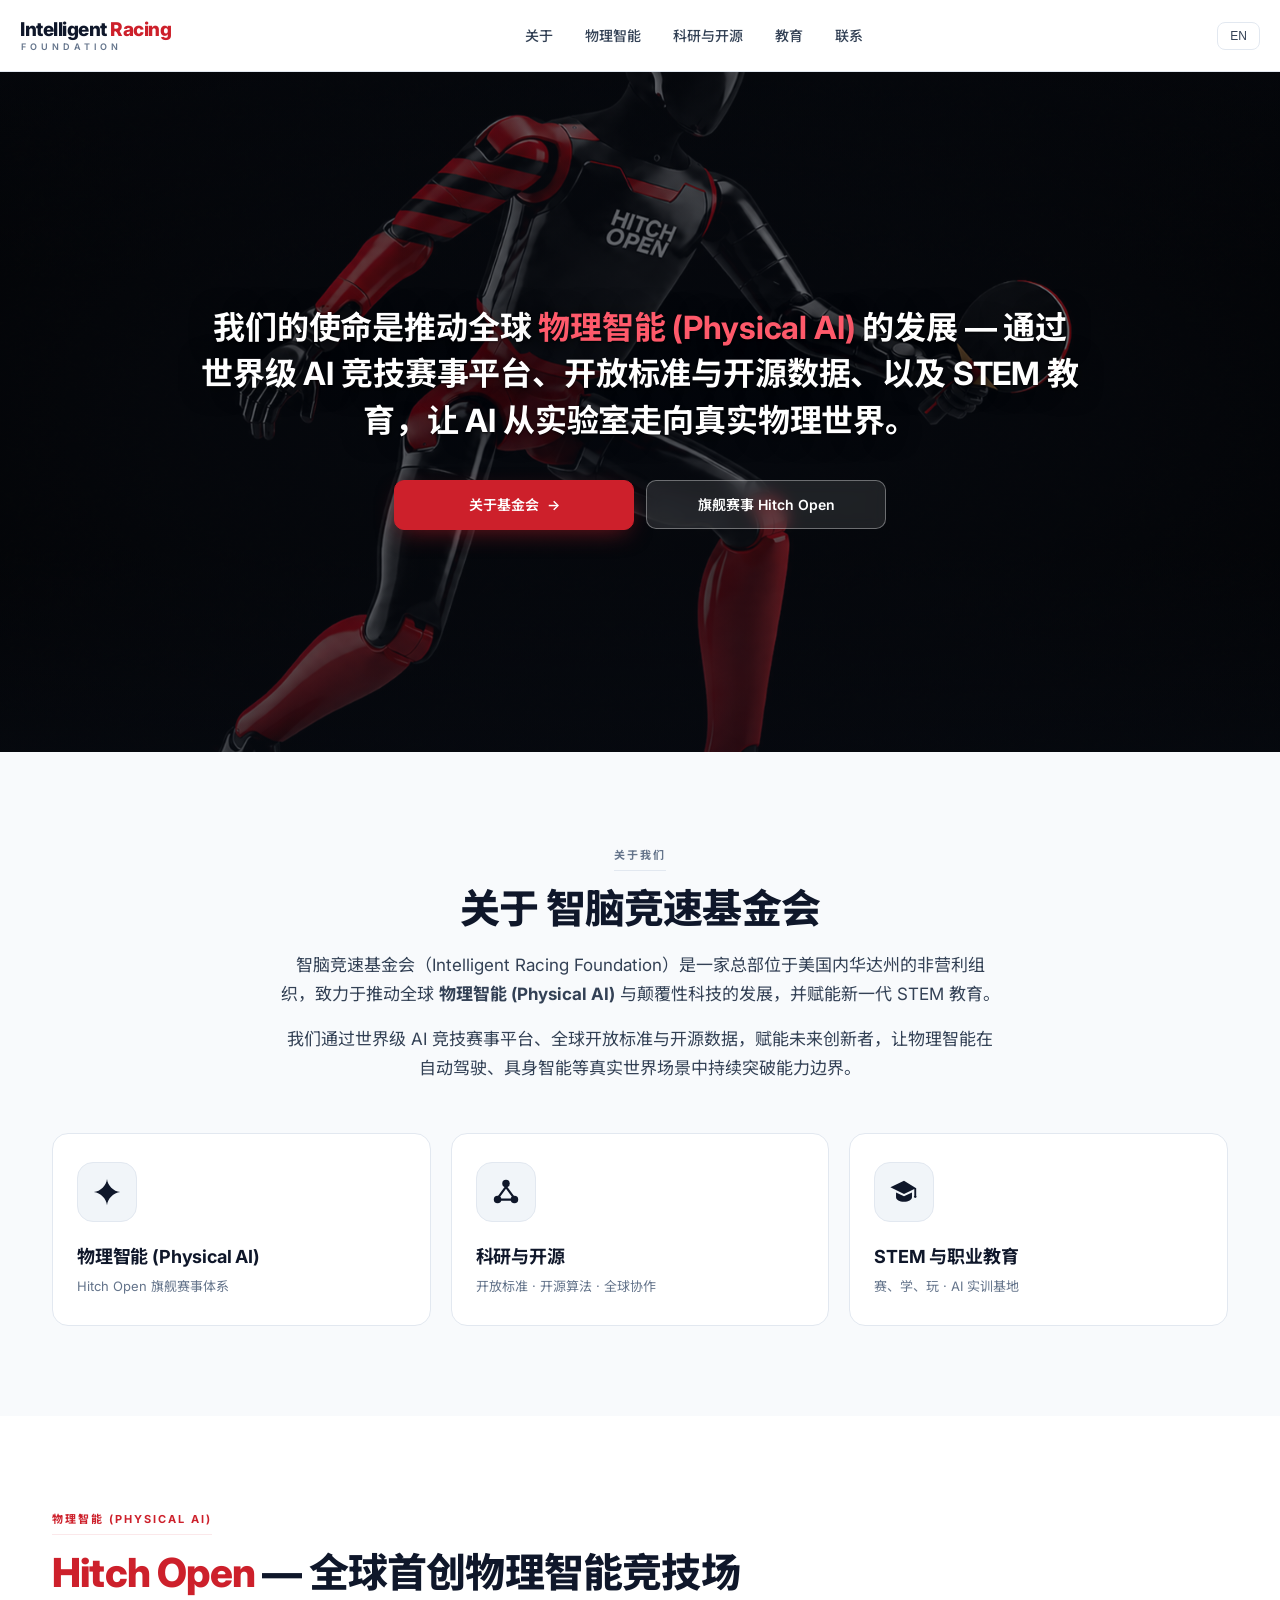
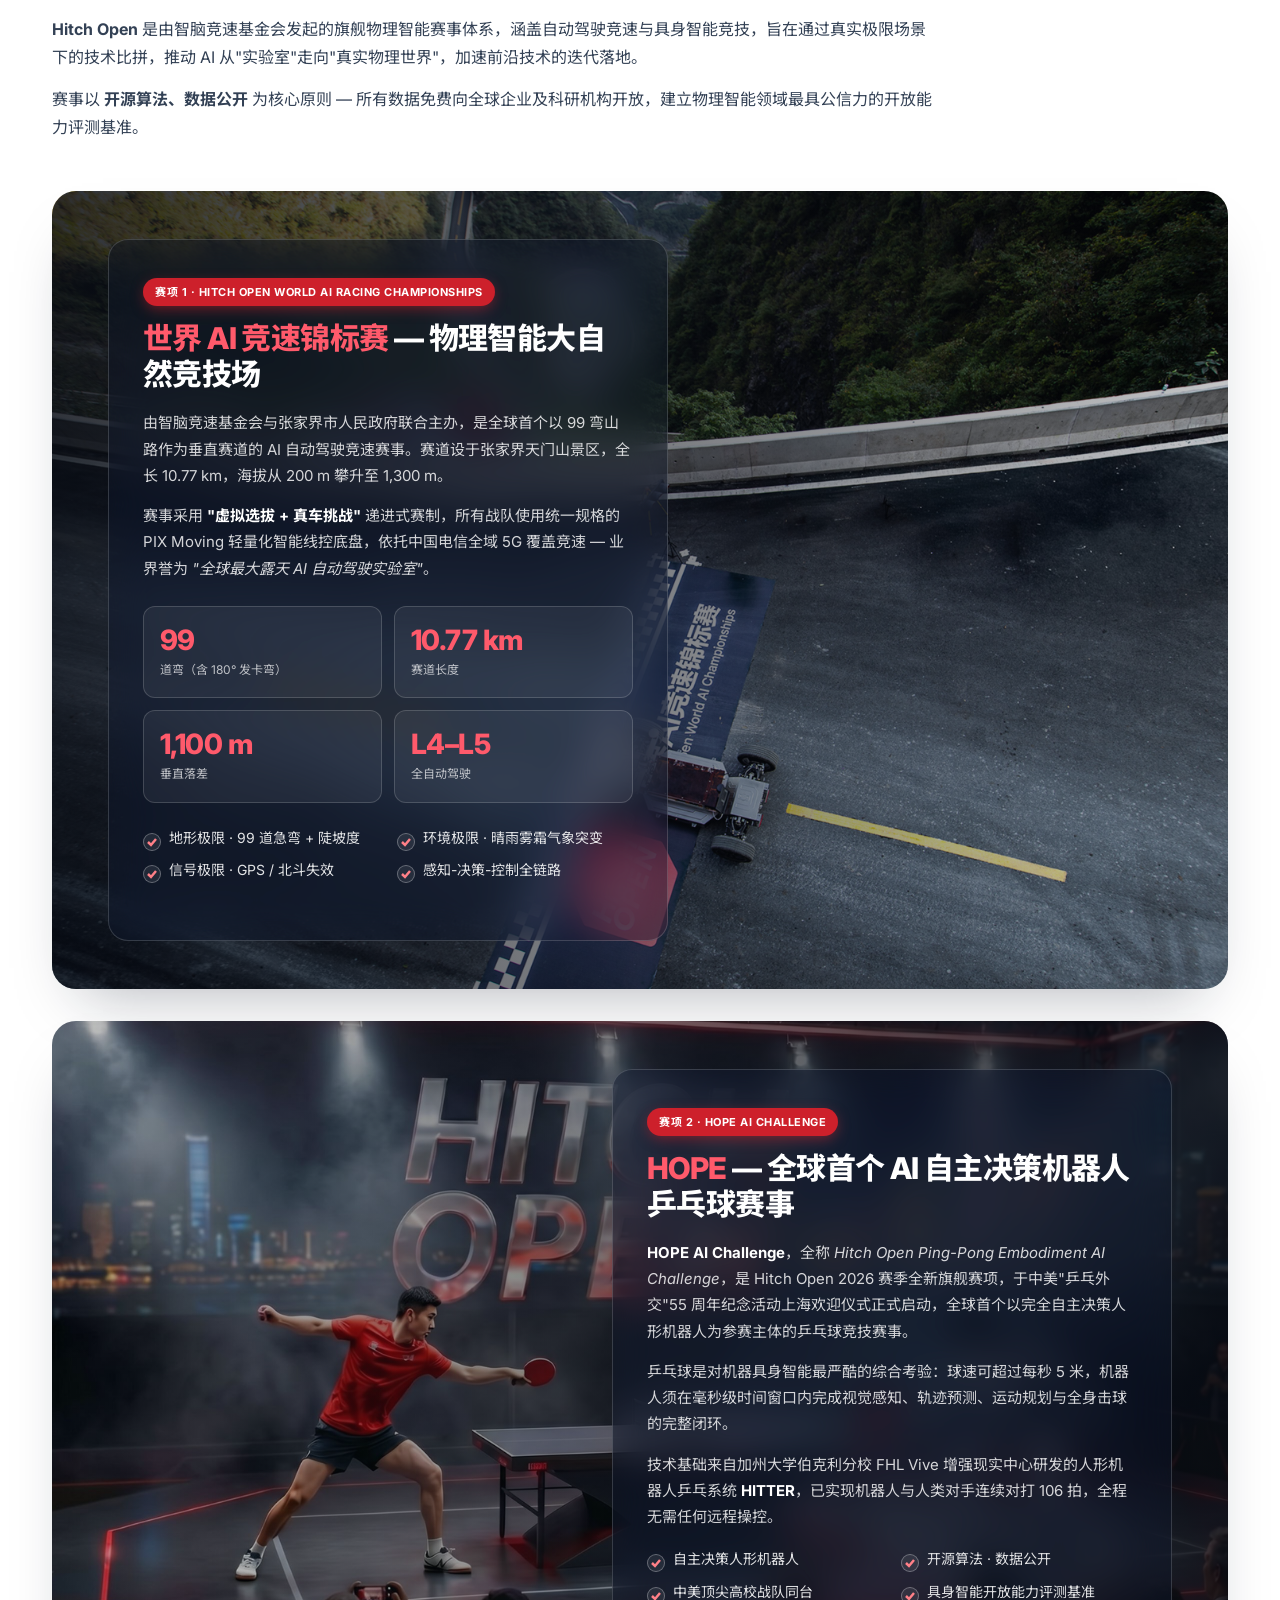
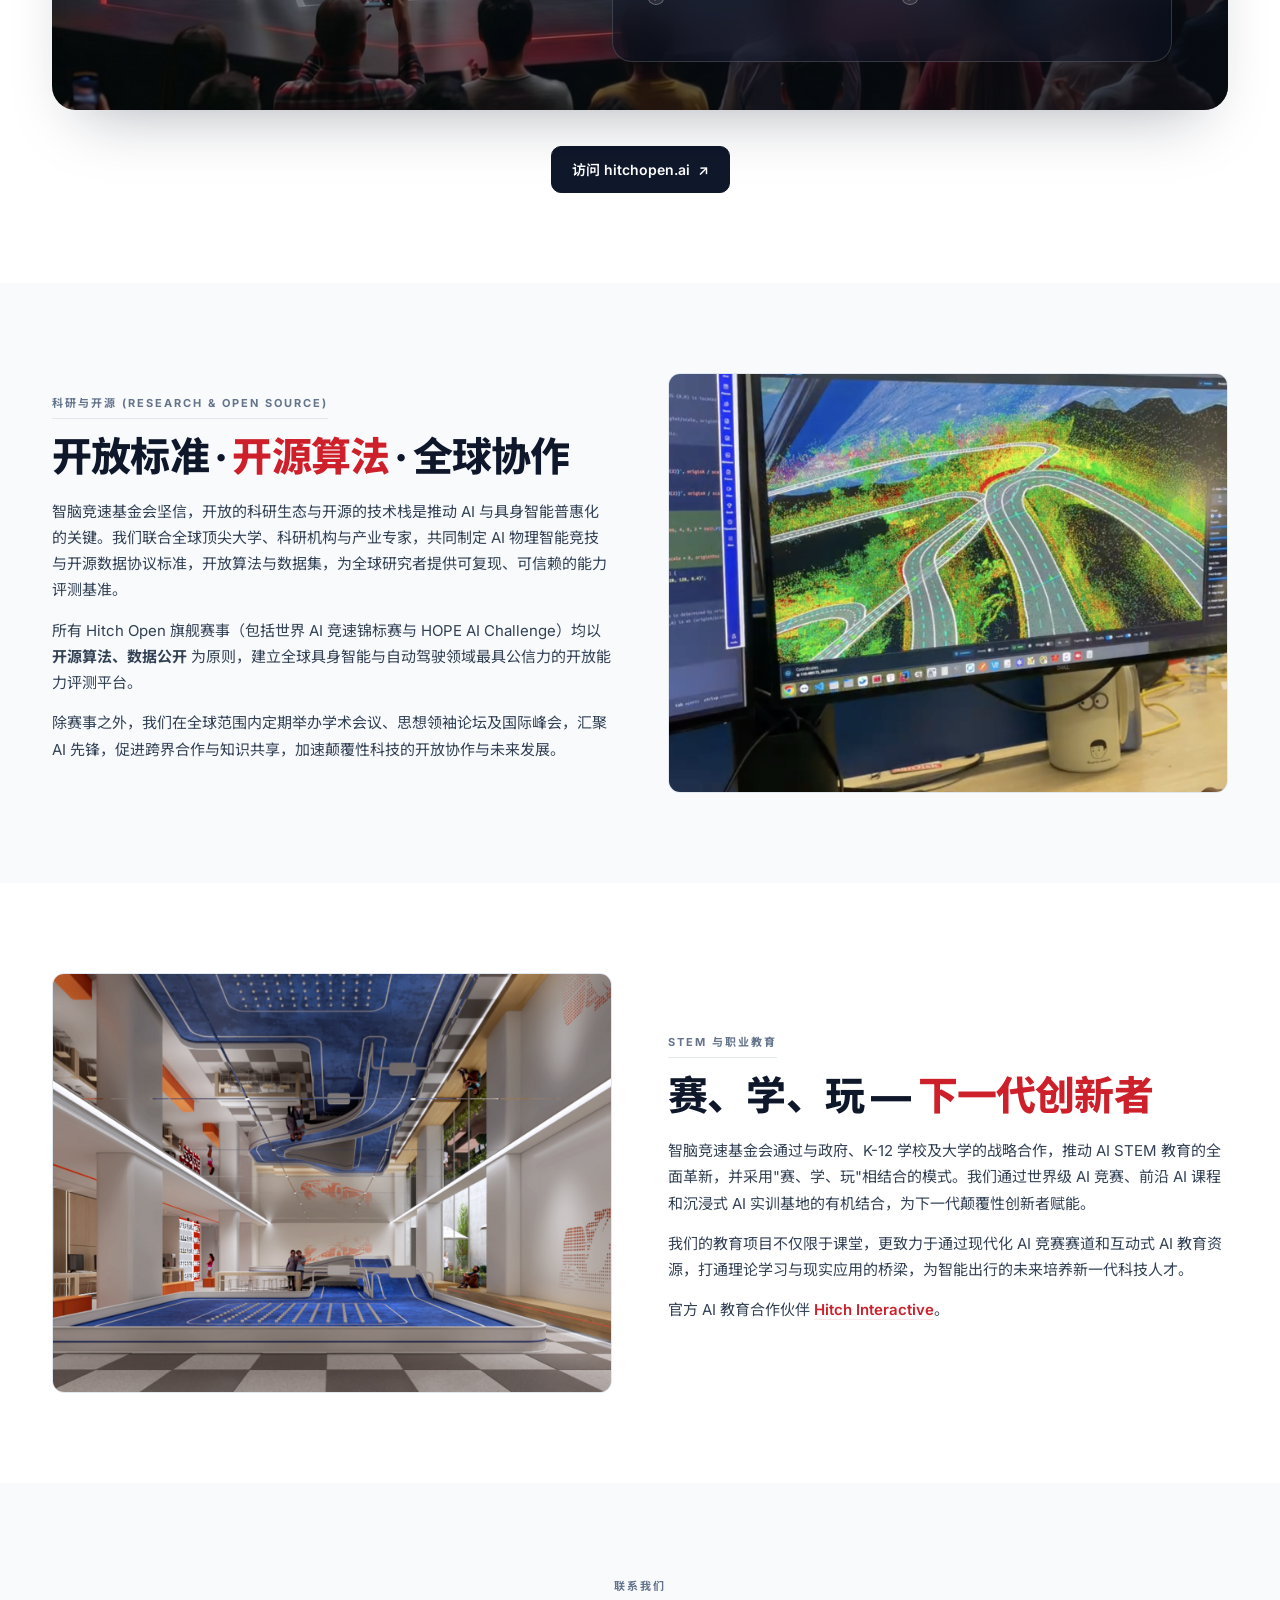
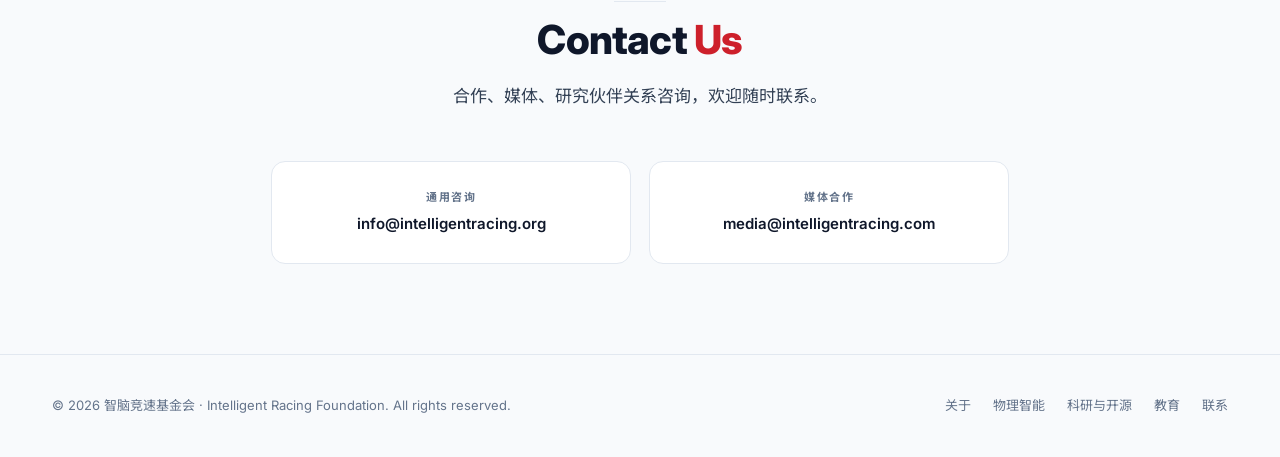
==== commit de5139d1: "Hero buttons: equal min-width for consistent layout Co-Authored-By: Claude Opus 4.7 <noreply@anthrop" ====
--- a/index.html
+++ b/index.html
@@ -324,6 +324,8 @@
       color: #fff;
       backdrop-filter: blur(8px);
       -webkit-backdrop-filter: blur(8px);
+      min-width: 240px;
+      justify-content: center;
     }
 
     .hero .btn:hover {
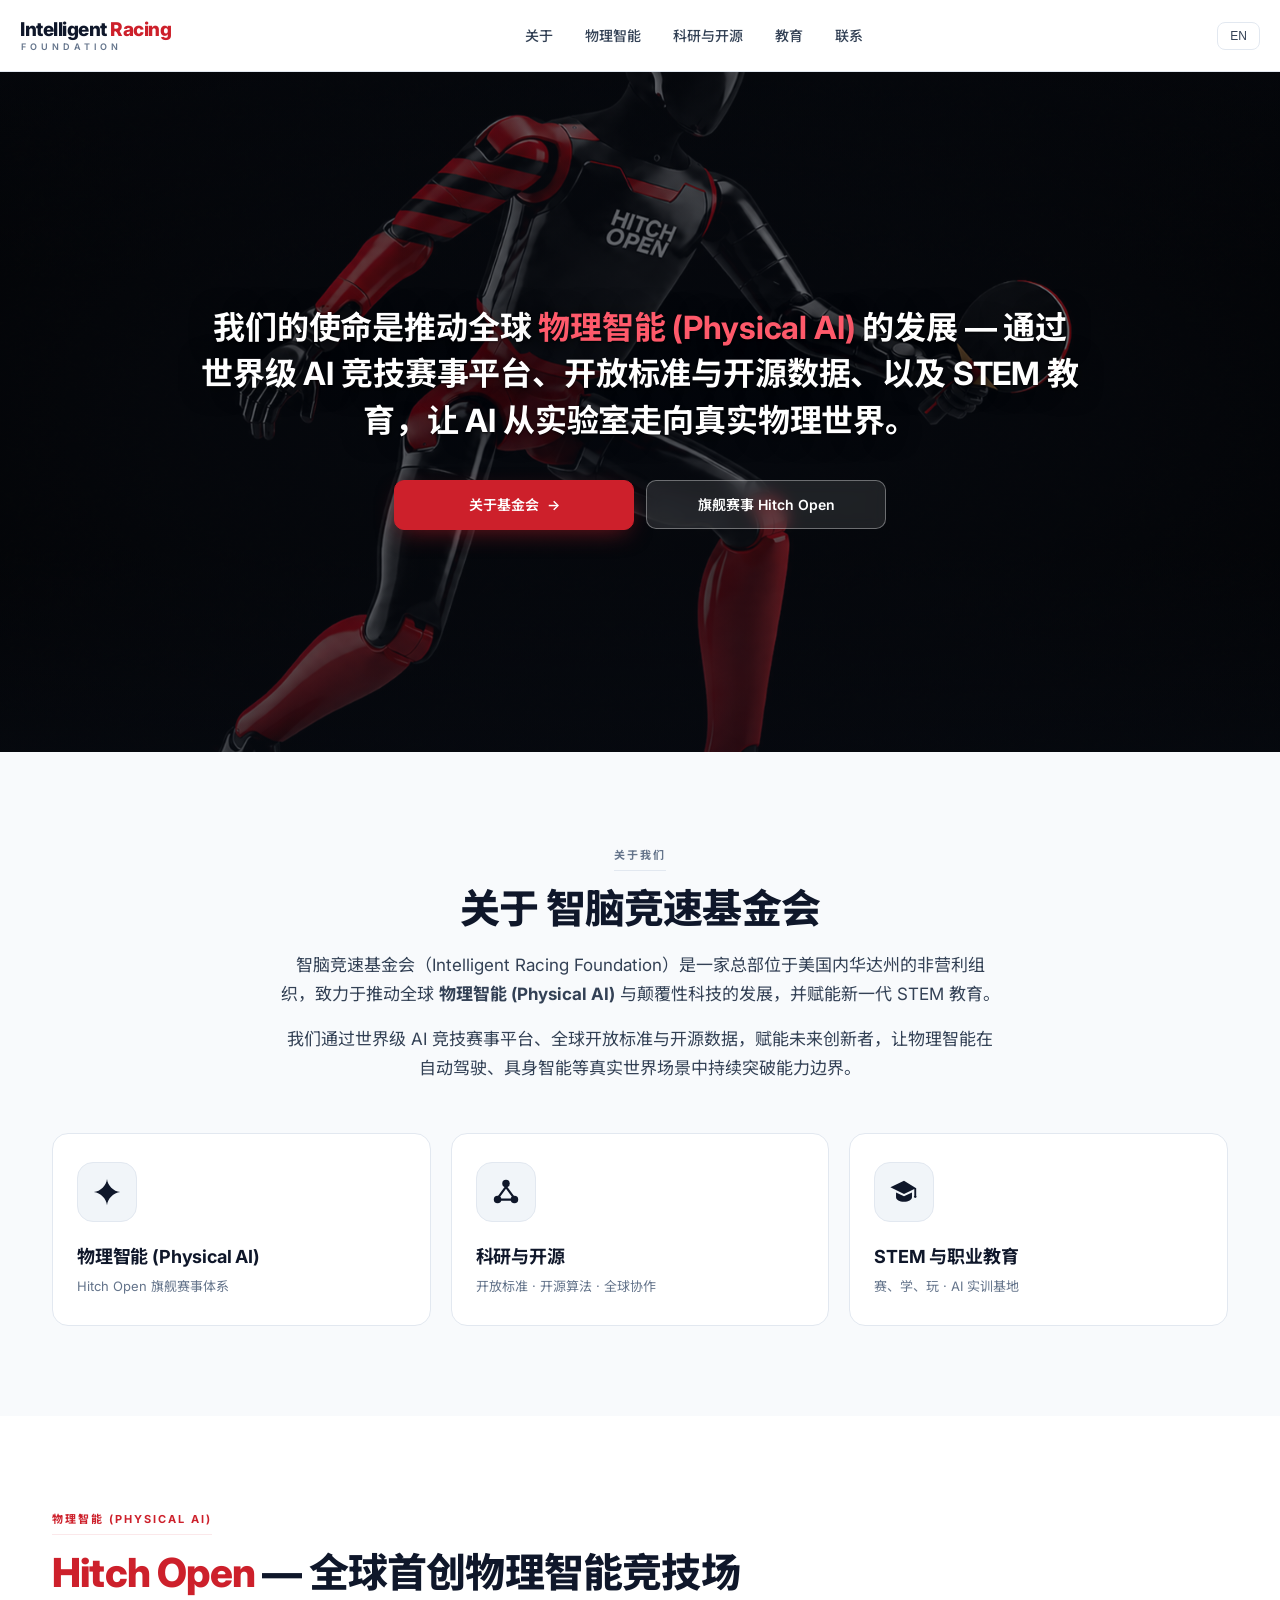
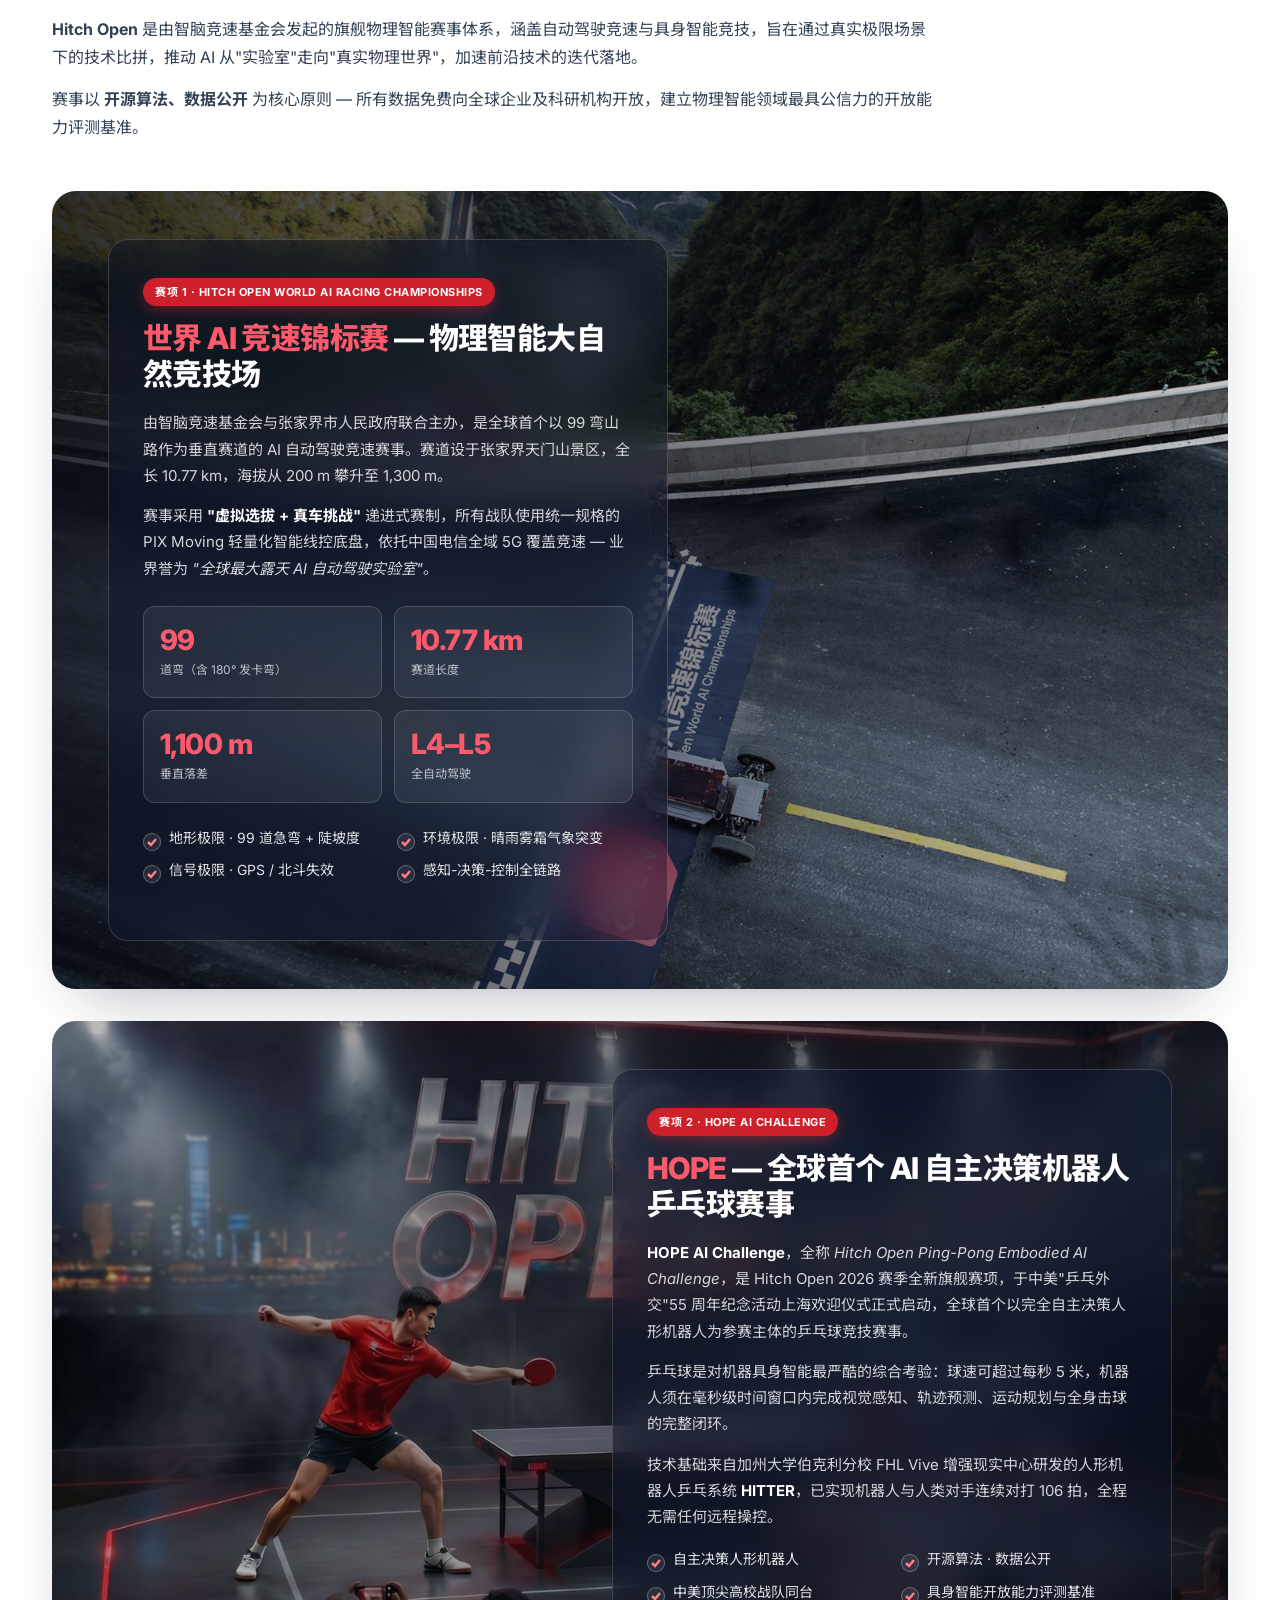
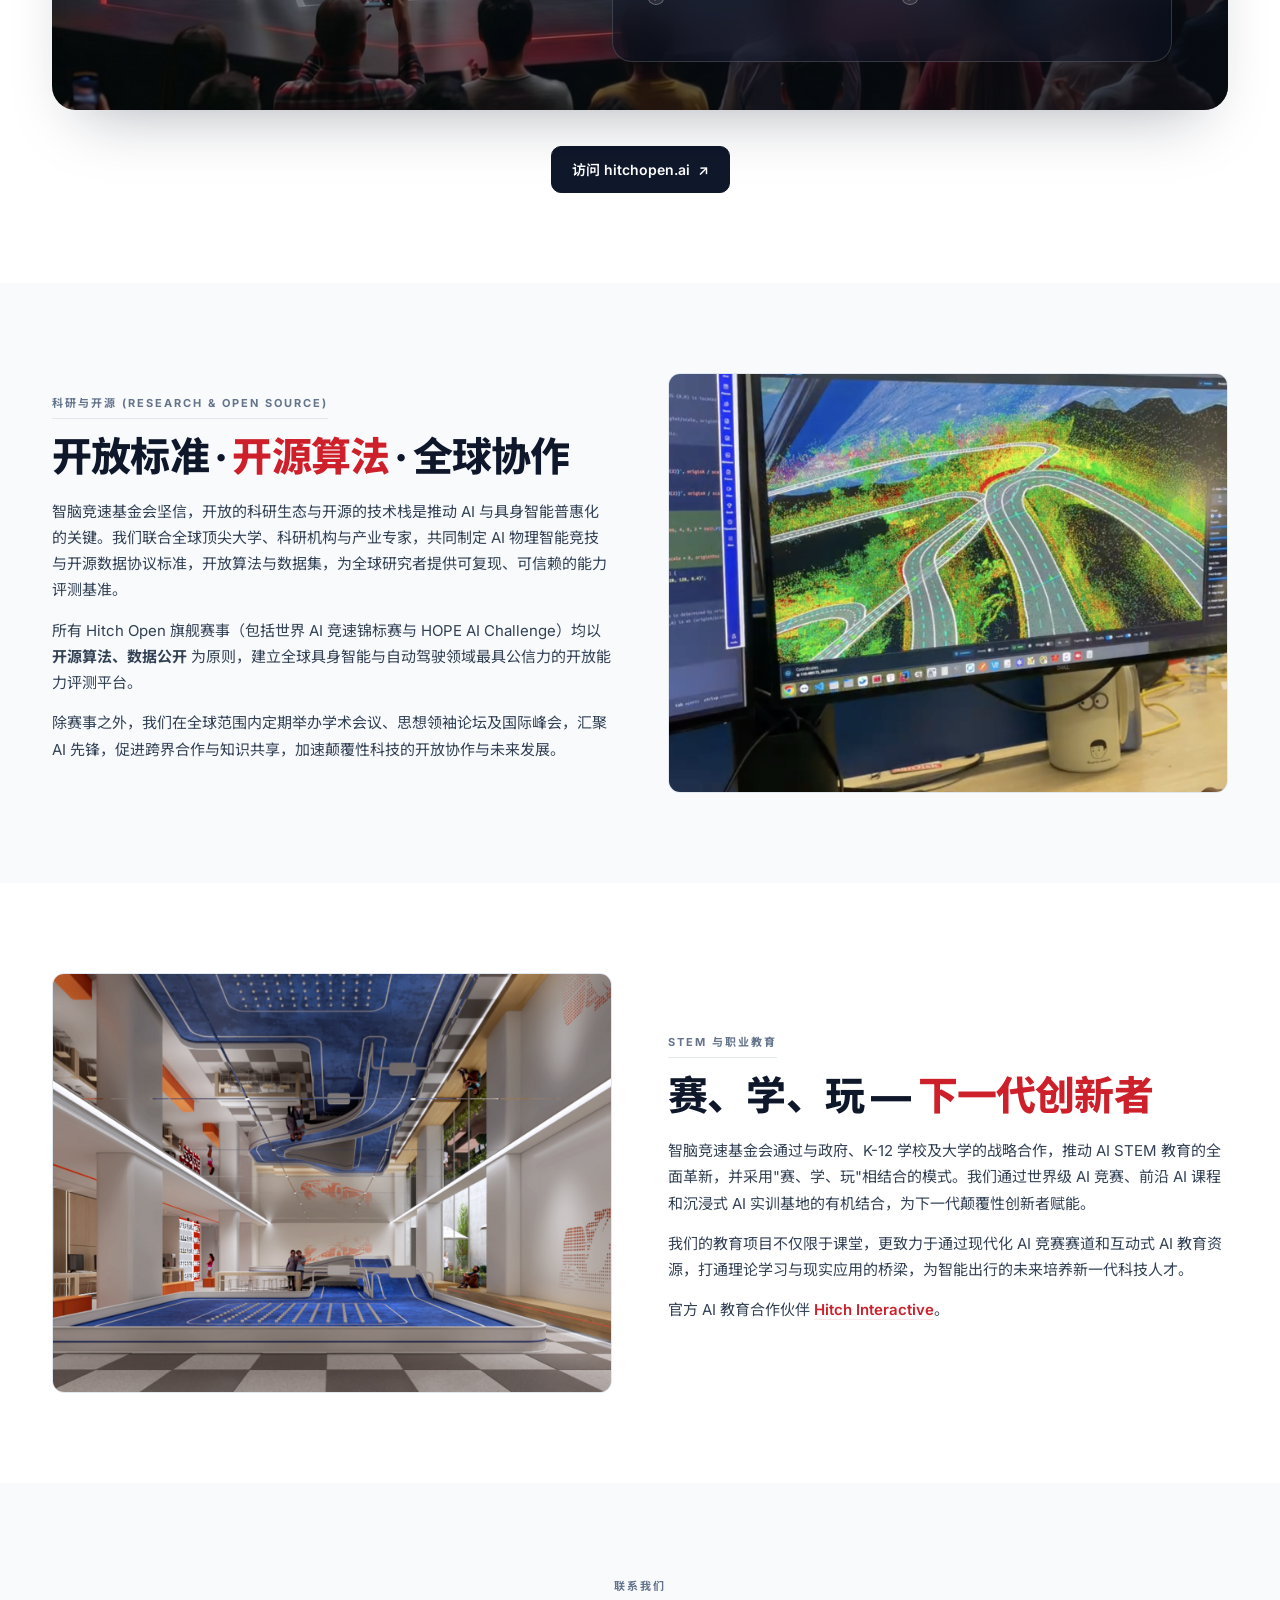
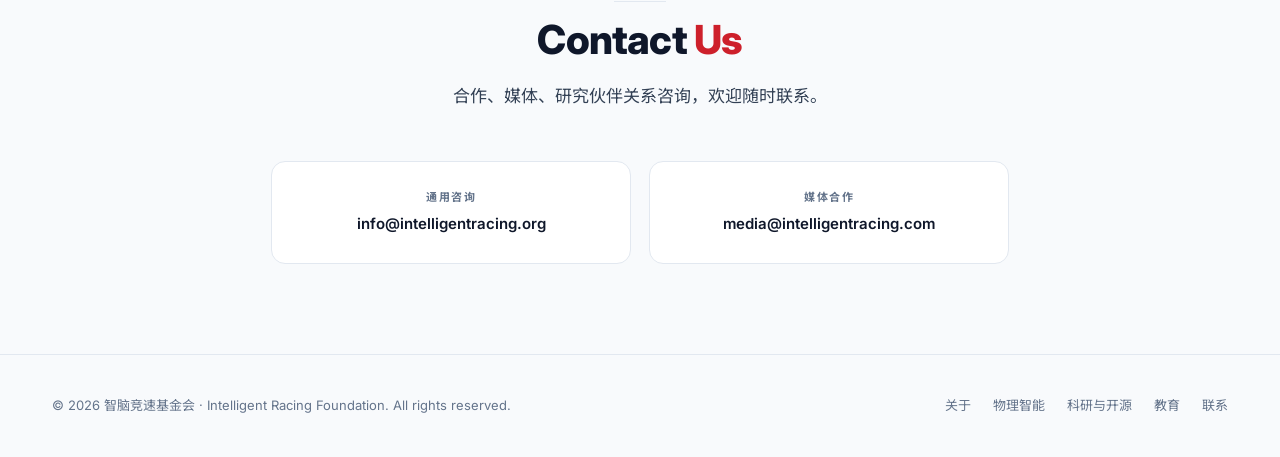
==== commit 5f7f12c4: "Fix HOPE name: Embodiment → Embodied AI Challenge Co-Authored-By: Claude Opus 4.7 <noreply@anthropic" ====
--- a/index.html
+++ b/index.html
@@ -757,7 +757,8 @@
         min-height: 0;
       }
 
-      .glass-card {
+      .glass-card,
+      .glass-feature.reverse .glass-card {
         margin: 24px 16px;
         max-width: none;
         padding: 28px 22px;
@@ -843,6 +844,11 @@
 
     /* Responsive */
     @media (max-width: 900px) {
+      .container.nav {
+        padding-top: 28px;
+        padding-bottom: 28px;
+      }
+
       .nav ul {
         display: none;
       }
@@ -1053,8 +1059,8 @@
             data-zh='<span class="accent">HOPE</span> — 全球首个 AI 自主决策机器人乒乓球赛事'
             data-en='<span class="accent">HOPE</span> — The World&#39;s First Fully Autonomous Robot Table-Tennis Tournament'><span class="accent">HOPE</span> — 全球首个 AI 自主决策机器人乒乓球赛事</h2>
           <p class="body"
-            data-zh='<strong>HOPE AI Challenge</strong>，全称 <em>Hitch Open Ping-Pong Embodiment AI Challenge</em>，是 Hitch Open 2026 赛季全新旗舰赛项，于中美"乒乓外交"55 周年纪念活动上海欢迎仪式正式启动，全球首个以完全自主决策人形机器人为参赛主体的乒乓球竞技赛事。'
-            data-en='<strong>HOPE AI Challenge</strong> — full name <em>Hitch Open Ping-Pong Embodiment AI Challenge</em> — is the new flagship event of the Hitch Open 2026 season, officially launched at the Shanghai welcome ceremony for the 55th anniversary of US–China "Ping-Pong Diplomacy." It is the world&#39;s first table-tennis tournament featuring fully autonomous humanoid robots as competitors.'><strong>HOPE AI Challenge</strong>，全称 <em>Hitch Open Ping-Pong Embodiment AI Challenge</em>，是 Hitch Open 2026 赛季全新旗舰赛项，于中美"乒乓外交"55 周年纪念活动上海欢迎仪式正式启动，全球首个以完全自主决策人形机器人为参赛主体的乒乓球竞技赛事。</p>
+            data-zh='<strong>HOPE AI Challenge</strong>，全称 <em>Hitch Open Ping-Pong Embodied AI Challenge</em>，是 Hitch Open 2026 赛季全新旗舰赛项，于中美"乒乓外交"55 周年纪念活动上海欢迎仪式正式启动，全球首个以完全自主决策人形机器人为参赛主体的乒乓球竞技赛事。'
+            data-en='<strong>HOPE AI Challenge</strong> — full name <em>Hitch Open Ping-Pong Embodied AI Challenge</em> — is the new flagship event of the Hitch Open 2026 season, officially launched at the Shanghai welcome ceremony for the 55th anniversary of US–China "Ping-Pong Diplomacy." It is the world&#39;s first table-tennis tournament featuring fully autonomous humanoid robots as competitors.'><strong>HOPE AI Challenge</strong>，全称 <em>Hitch Open Ping-Pong Embodied AI Challenge</em>，是 Hitch Open 2026 赛季全新旗舰赛项，于中美"乒乓外交"55 周年纪念活动上海欢迎仪式正式启动，全球首个以完全自主决策人形机器人为参赛主体的乒乓球竞技赛事。</p>
           <p class="body"
             data-zh="乒乓球是对机器具身智能最严酷的综合考验：球速可超过每秒 5 米，机器人须在毫秒级时间窗口内完成视觉感知、轨迹预测、运动规划与全身击球的完整闭环。"
             data-en="Table tennis is one of the most demanding tests of embodied intelligence: ball speeds exceed 5 m/s, requiring robots to close the full loop of visual perception, trajectory prediction, motion planning, and whole-body striking within milliseconds.">乒乓球是对机器具身智能最严酷的综合考验：球速可超过每秒 5 米，机器人须在毫秒级时间窗口内完成视觉感知、轨迹预测、运动规划与全身击球的完整闭环。</p>
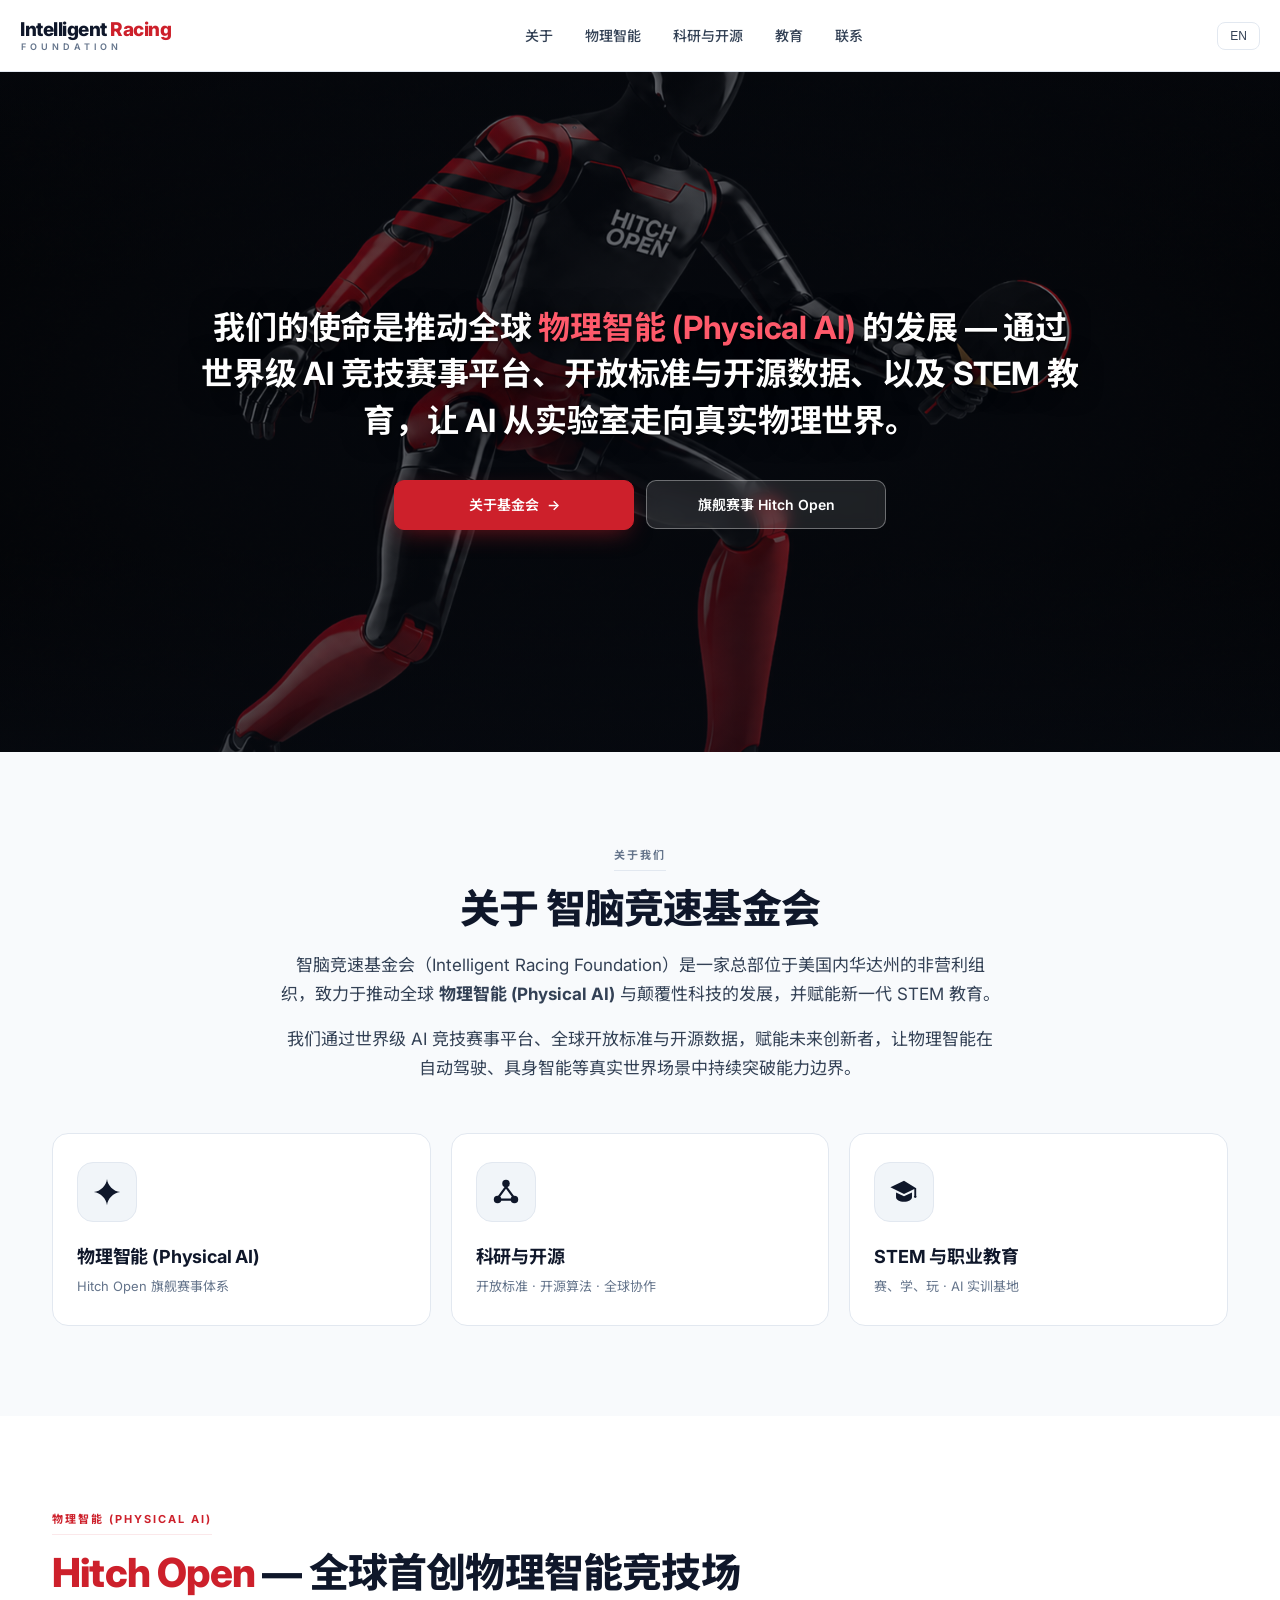
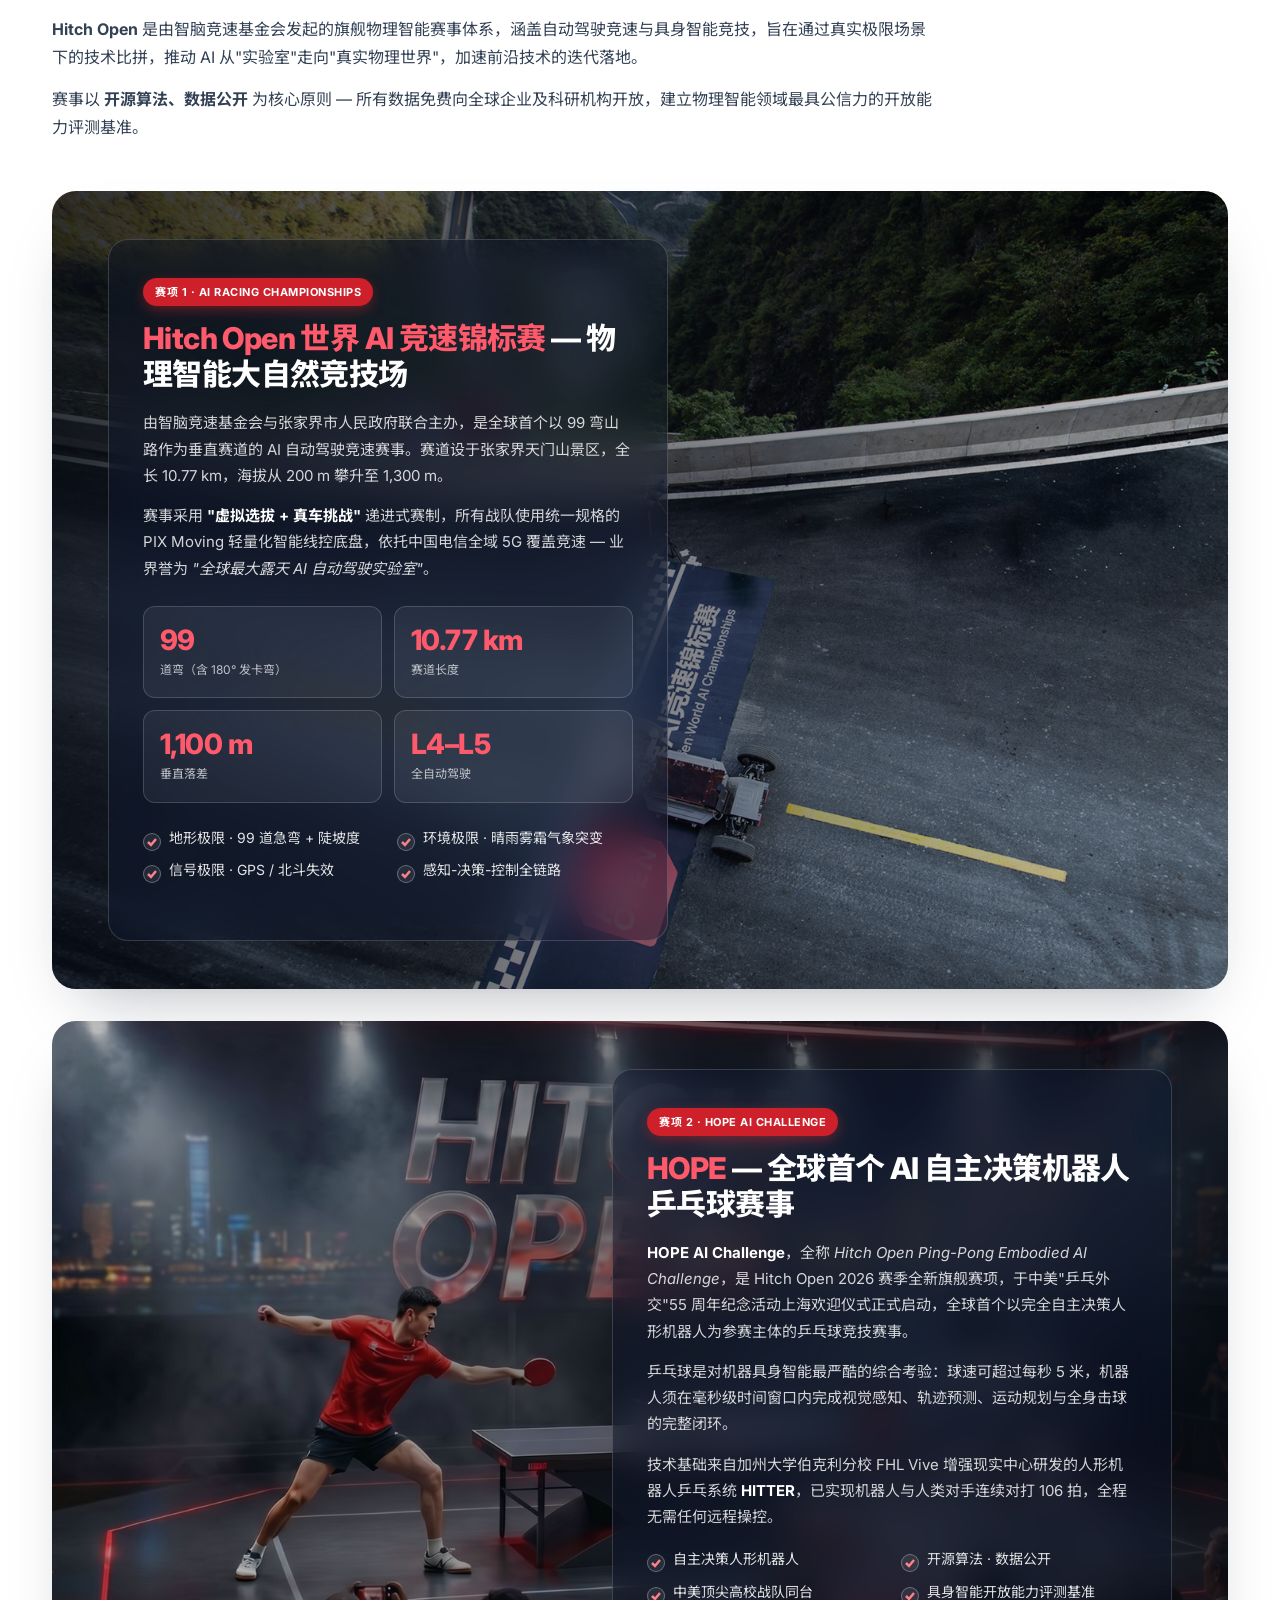
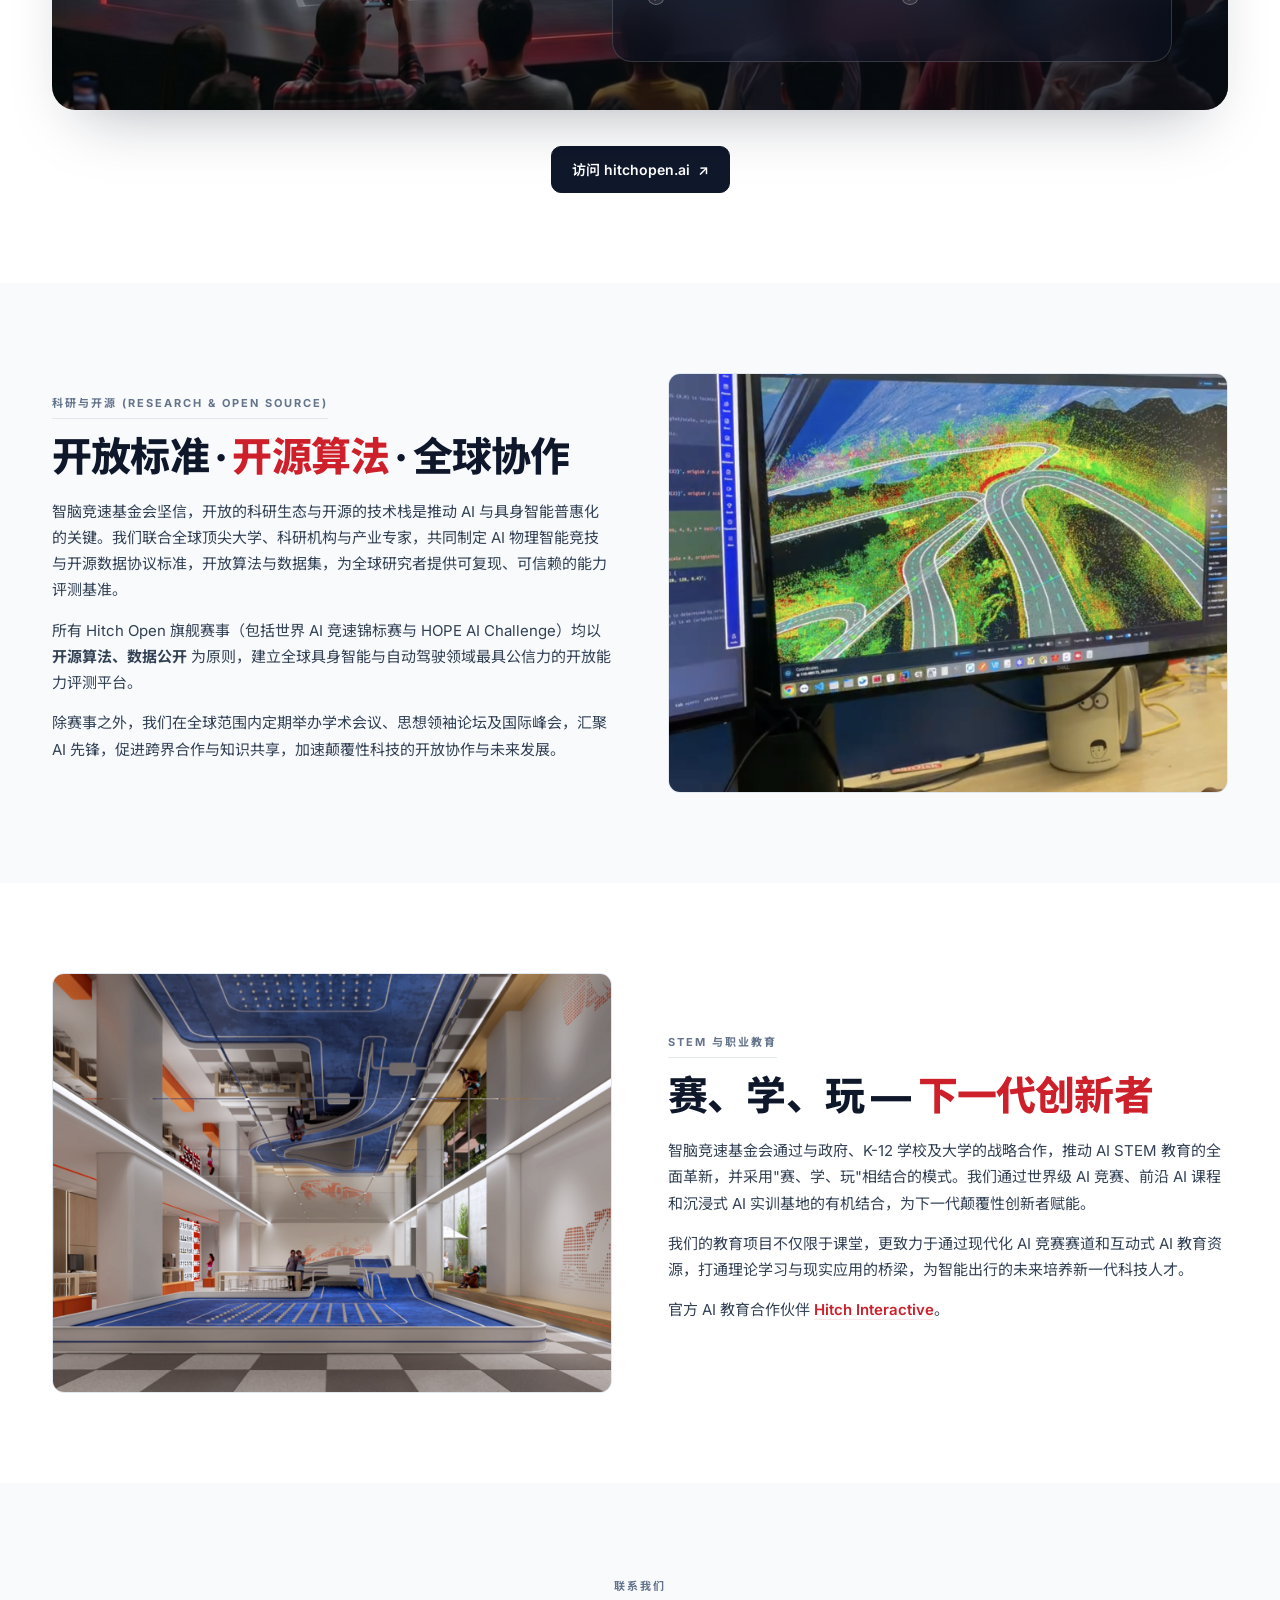
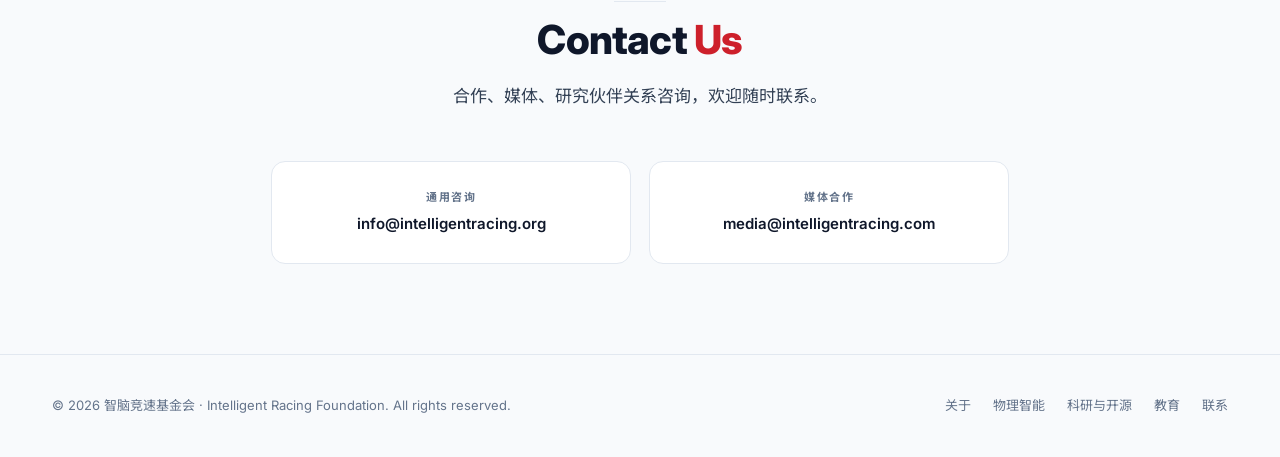
==== commit 8d2ecaf8: "Update Racing Championships naming - Tag: short form 'AI Racing Championships' - Title: full name 'H" ====
--- a/index.html
+++ b/index.html
@@ -1008,11 +1008,11 @@
         <div class="gf-bg" style="background-image:url('images/ai-generated/track.png');"></div>
         <div class="glass-card">
           <span class="tag"
-            data-zh="赛项 1 · Hitch Open World AI Racing Championships"
-            data-en="Event 1 · Hitch Open World AI Racing Championships">赛项 1 · Hitch Open World AI Racing Championships</span>
+            data-zh="赛项 1 · AI Racing Championships"
+            data-en="Event 1 · AI Racing Championships">赛项 1 · AI Racing Championships</span>
           <h2 class="title" style="font-size:30px;"
-            data-zh='<span class="accent">世界 AI 竞速锦标赛</span> — 物理智能大自然竞技场'
-            data-en='<span class="accent">World AI Racing Championships</span> — Where Physical AI Meets Nature'><span class="accent">世界 AI 竞速锦标赛</span> — 物理智能大自然竞技场</h2>
+            data-zh='<span class="accent">Hitch Open 世界 AI 竞速锦标赛</span> — 物理智能大自然竞技场'
+            data-en='<span class="accent">Hitch Open World AI Racing Championships</span> — Physical AI Colosseum in the Wild'><span class="accent">Hitch Open 世界 AI 竞速锦标赛</span> — 物理智能大自然竞技场</h2>
           <p class="body"
             data-zh="由智脑竞速基金会与张家界市人民政府联合主办，是全球首个以 99 弯山路作为垂直赛道的 AI 自动驾驶竞速赛事。赛道设于张家界天门山景区，全长 10.77 km，海拔从 200 m 攀升至 1,300 m。"
             data-en="Co-hosted by the Intelligent Racing Foundation and the Zhangjiajie Municipal People&#39;s Government — the world&#39;s first AI autonomous-driving race using a 99-curve mountain road as a vertical racetrack. Set in Tianmen Mountain, Zhangjiajie, the course runs 10.77 km, climbing from 200 m to 1,300 m elevation.">由智脑竞速基金会与张家界市人民政府联合主办，是全球首个以 99 弯山路作为垂直赛道的 AI 自动驾驶竞速赛事。赛道设于张家界天门山景区，全长 10.77 km，海拔从 200 m 攀升至 1,300 m。</p>
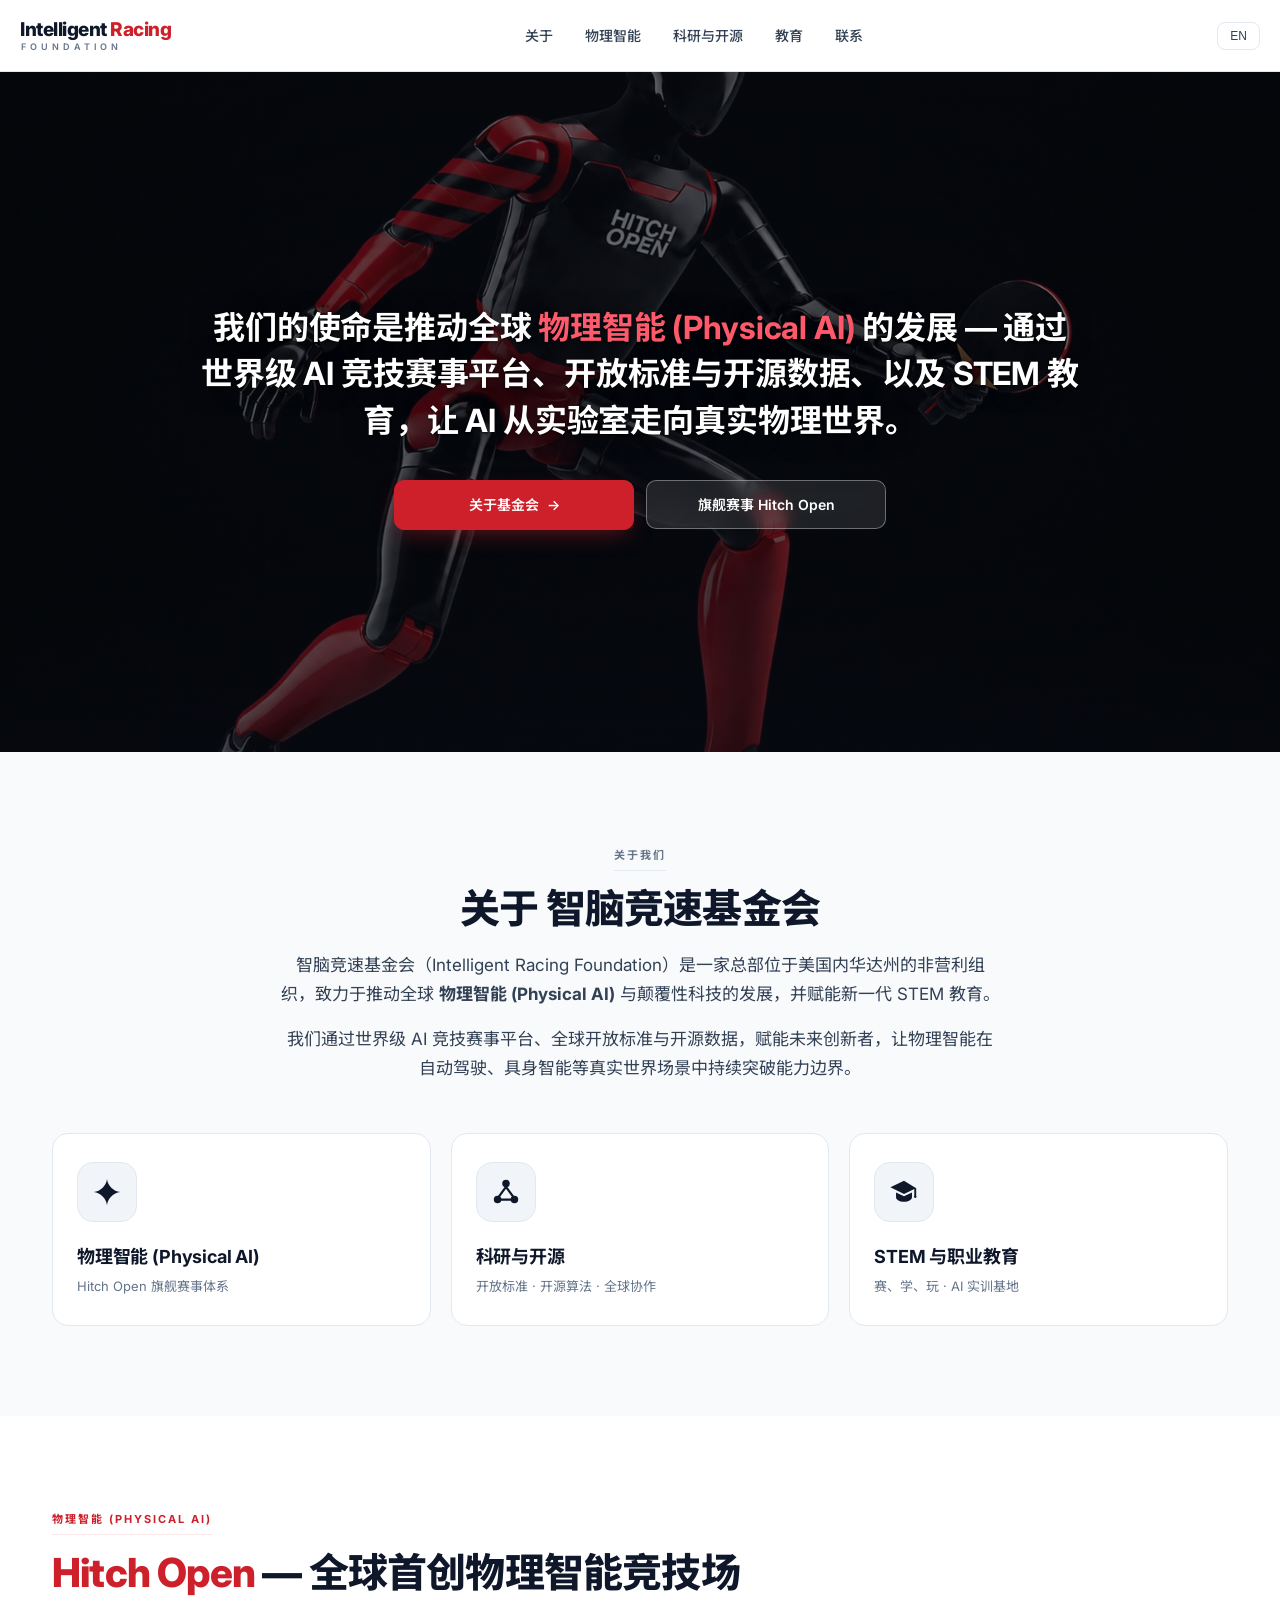
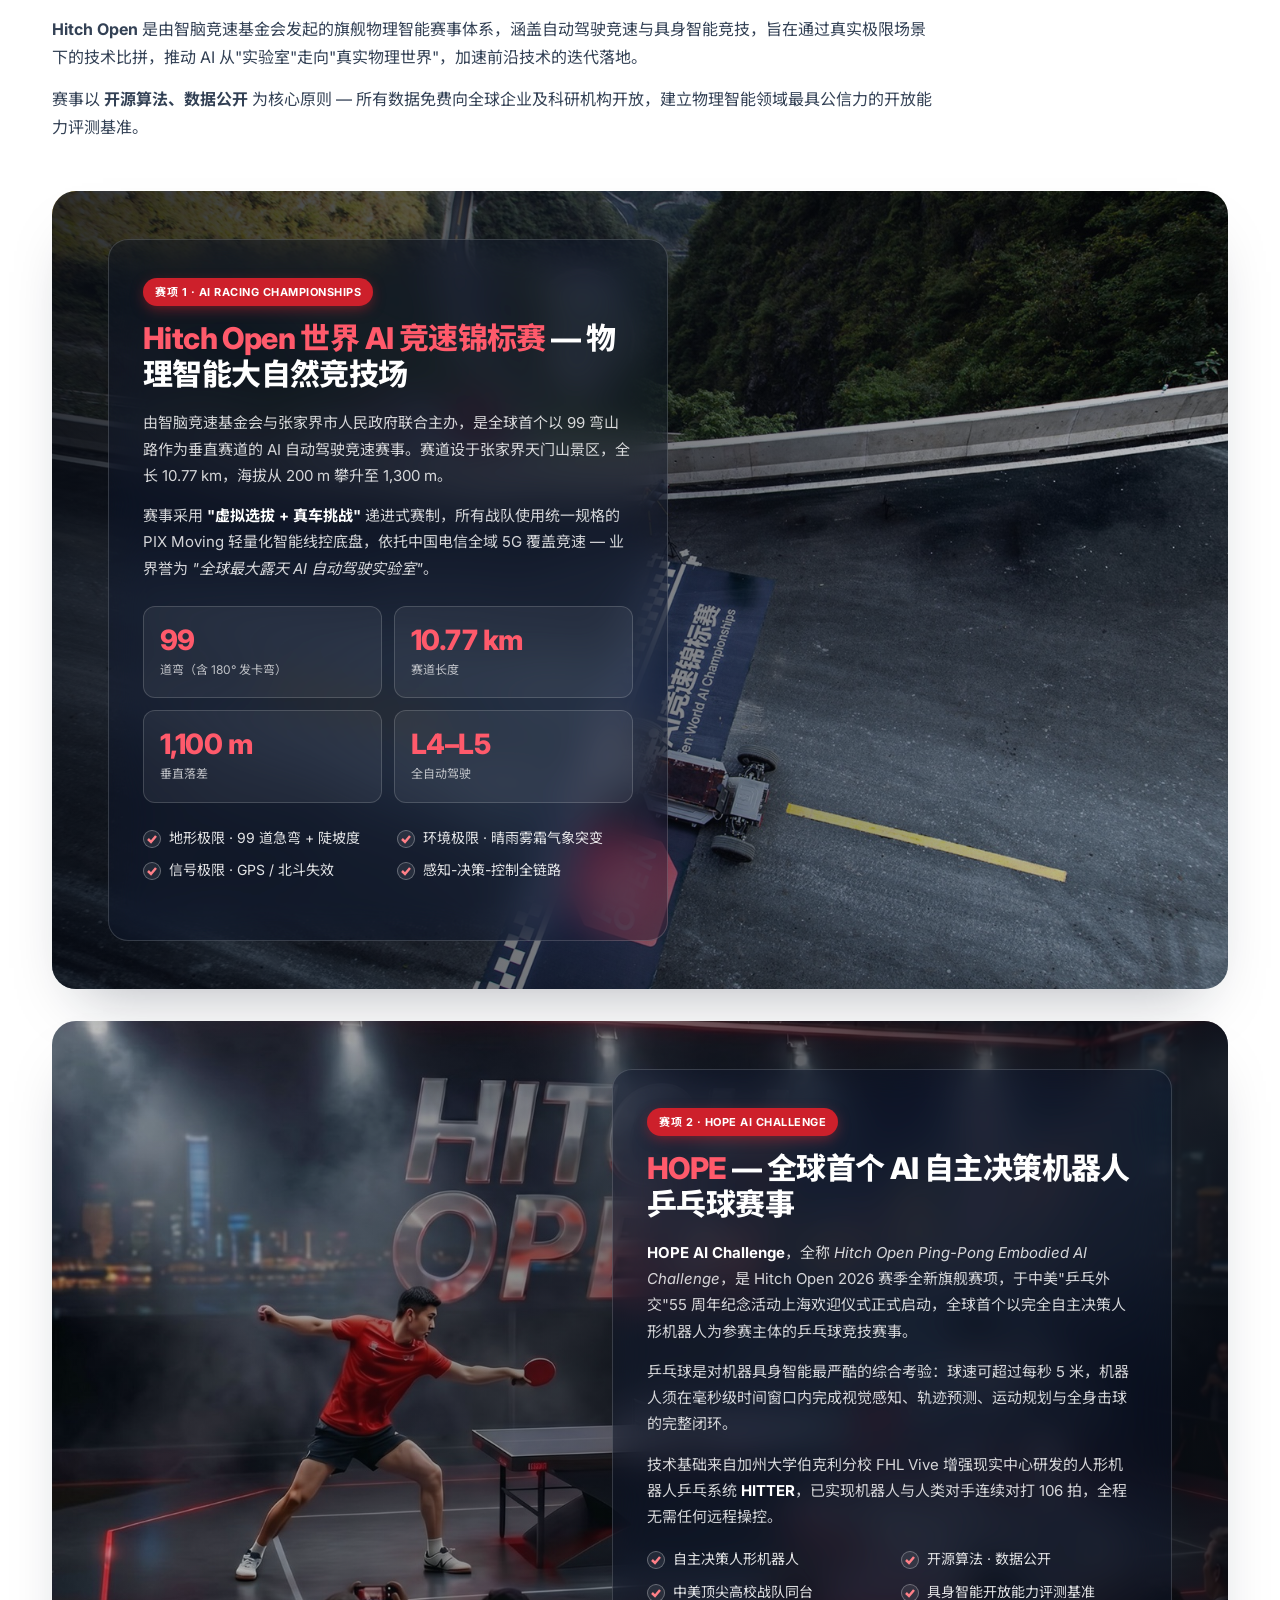
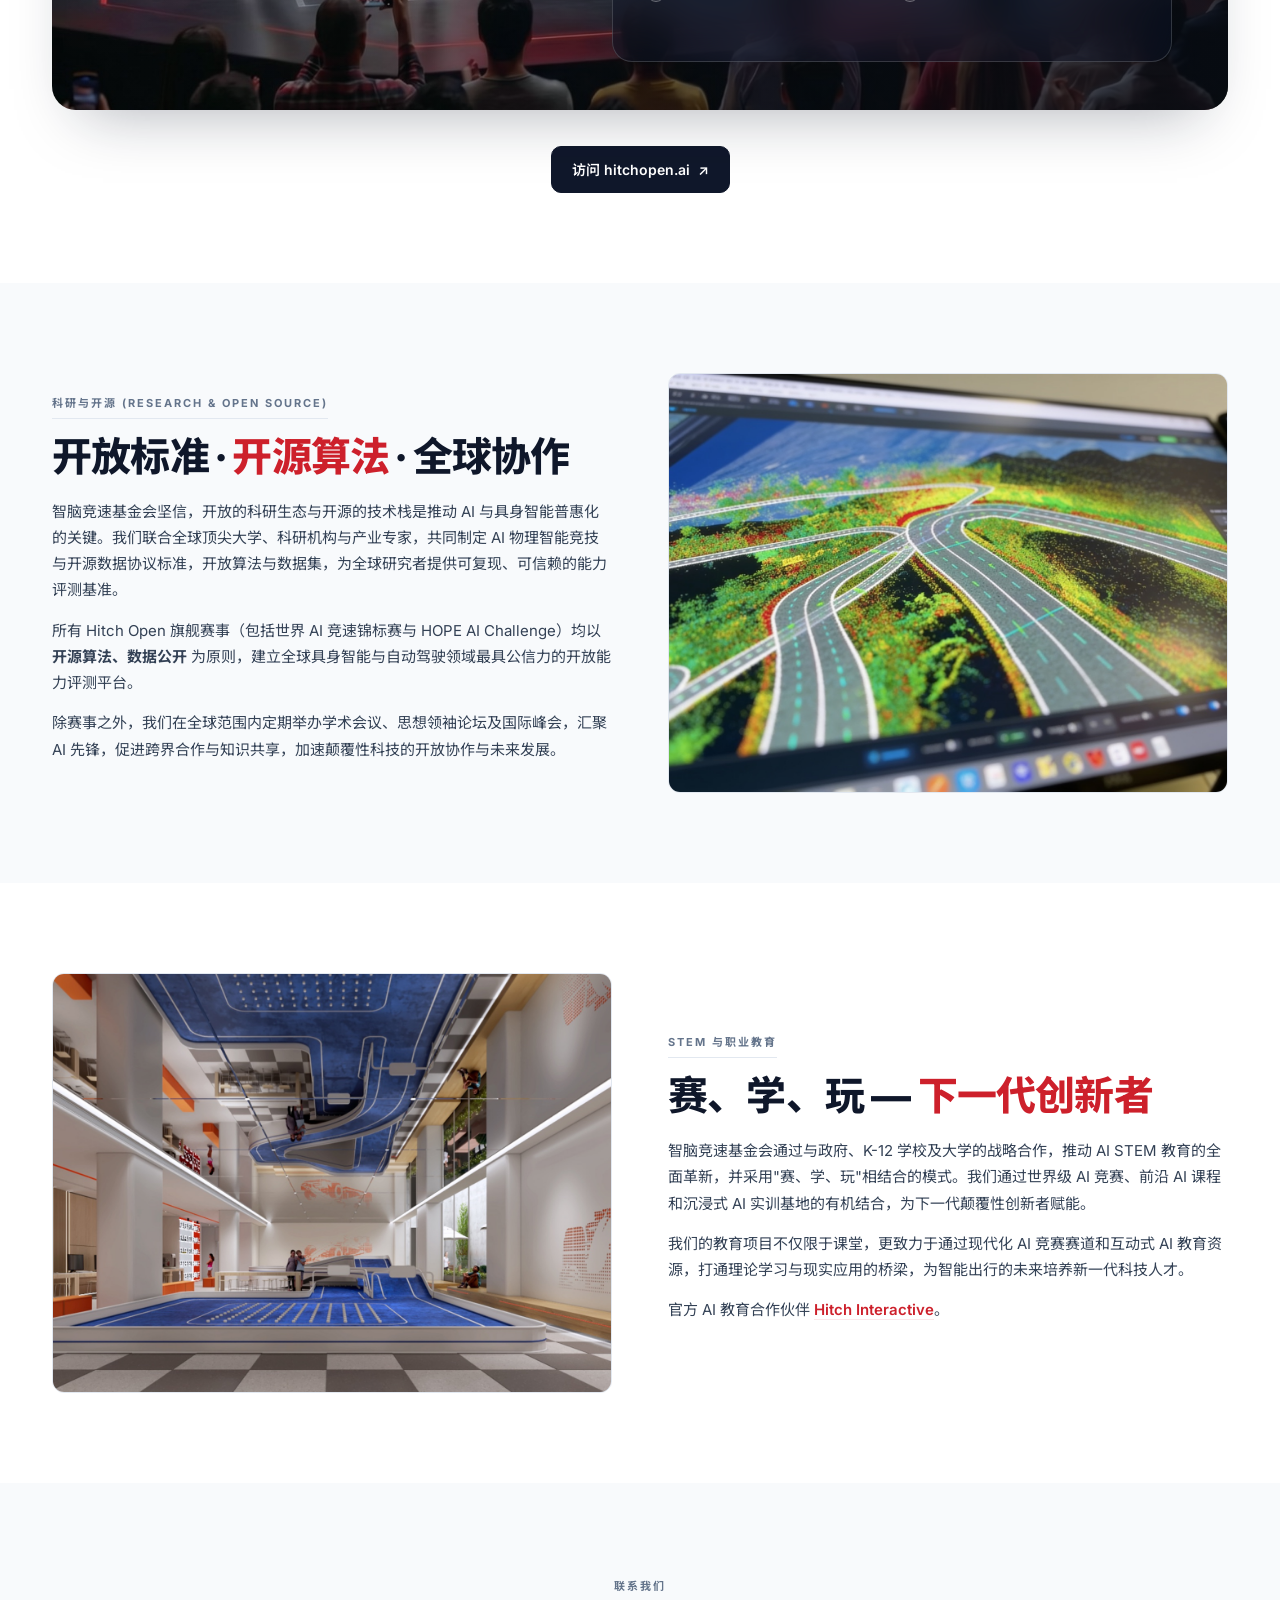
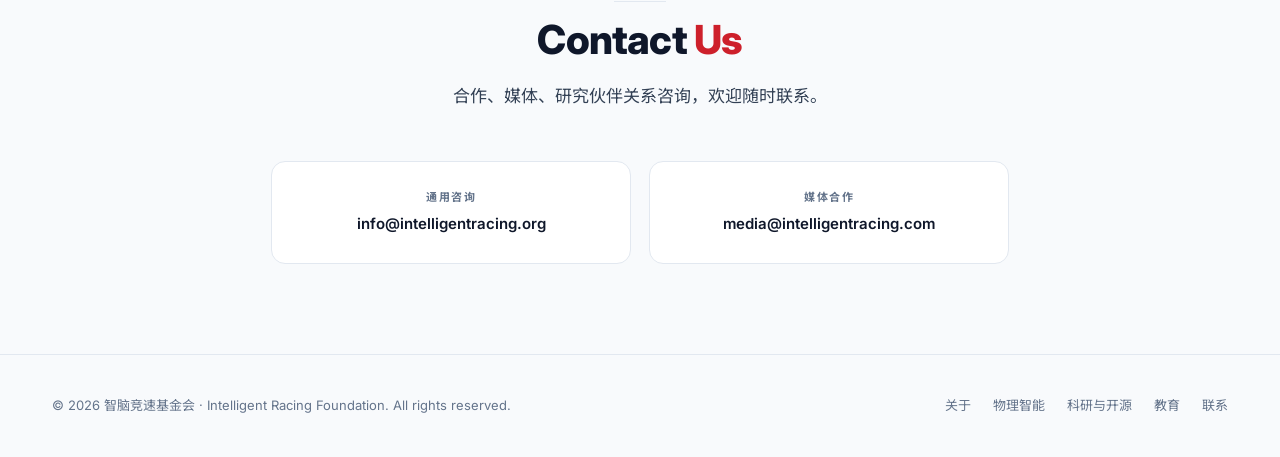
==== commit 62cbb701: "Publish-ready v1.0.0: prune drafts, compress images, add SEO + .htaccess - Remove draft/mockup HTML," ====
--- a/index.html
+++ b/index.html
@@ -5,6 +5,33 @@
   <meta charset="utf-8">
   <title data-zh="智脑竞速基金会 · Intelligent Racing Foundation" data-en="Intelligent Racing Foundation">智脑竞速基金会 · Intelligent Racing Foundation</title>
   <meta name="viewport" content="width=device-width, initial-scale=1">
+  <meta name="description" content="智脑竞速基金会 (Intelligent Racing Foundation) — 总部位于美国内华达州的非营利组织，致力于推动全球物理智能 (Physical AI) 与颠覆性科技发展。旗下 Hitch Open 旗舰赛事体系涵盖世界 AI 竞速锦标赛与 HOPE AI Challenge 机器人乒乓球赛事。">
+  <meta name="keywords" content="Physical AI, 物理智能, Hitch Open, AI Racing, Embodied AI, 具身智能, 自动驾驶, STEM 教育, Intelligent Racing Foundation, 智脑竞速基金会">
+  <meta name="author" content="Intelligent Racing Foundation">
+  <meta name="robots" content="index, follow">
+  <meta name="theme-color" content="#CD202B">
+  <link rel="canonical" href="https://intelligentracing.org/">
+
+  <!-- Open Graph -->
+  <meta property="og:type" content="website">
+  <meta property="og:site_name" content="Intelligent Racing Foundation">
+  <meta property="og:title" content="智脑竞速基金会 · Intelligent Racing Foundation">
+  <meta property="og:description" content="推动全球物理智能 (Physical AI) 发展 — 世界级 AI 竞技赛事 · 开放标准与开源数据 · STEM 教育.">
+  <meta property="og:url" content="https://intelligentracing.org/">
+  <meta property="og:image" content="https://intelligentracing.org/images/hero-bg.jpg">
+  <meta property="og:image:width" content="1536">
+  <meta property="og:image:height" content="1024">
+  <meta property="og:locale" content="zh_CN">
+  <meta property="og:locale:alternate" content="en_US">
+
+  <!-- Twitter Card -->
+  <meta name="twitter:card" content="summary_large_image">
+  <meta name="twitter:title" content="智脑竞速基金会 · Intelligent Racing Foundation">
+  <meta name="twitter:description" content="推动全球物理智能 (Physical AI) 发展 — 世界级 AI 竞技赛事 · 开放标准与开源数据 · STEM 教育.">
+  <meta name="twitter:image" content="https://intelligentracing.org/images/hero-bg.jpg">
+
+  <link rel="icon" type="image/png" href="images/favicon.png">
+  <link rel="apple-touch-icon" href="images/webclip.png">
   <link rel="preconnect" href="https://fonts.googleapis.com">
   <link rel="preconnect" href="https://fonts.gstatic.com" crossorigin>
   <link
@@ -204,7 +231,7 @@
       content: "";
       position: absolute;
       inset: 0;
-      background-image: url("images/ai-generated/hero-bg.png");
+      background-image: url("images/hero-bg.jpg");
       background-size: cover;
       background-position: center center;
       pointer-events: none;
@@ -562,7 +589,7 @@
       content: "";
       position: absolute;
       left: 0;
-      top: 6px;
+      top: 3px;
       width: 16px;
       height: 16px;
       border-radius: 50%;
@@ -894,7 +921,7 @@
   <!-- ===== HEADER ===== -->
   <header class="header">
     <div class="container nav">
-      <a href="#" class="logo" aria-label="Intelligent Racing Foundation">
+      <a href="/" class="logo" aria-label="Intelligent Racing Foundation">
         <span class="logo-main">Intelligent <em>Racing</em></span>
         <span class="logo-sub">Foundation</span>
       </a>
@@ -1005,7 +1032,7 @@
 
       <!-- 赛项 1: World AI Racing Championships -->
       <div class="glass-feature">
-        <div class="gf-bg" style="background-image:url('images/ai-generated/track.png');"></div>
+        <div class="gf-bg" style="background-image:url('images/track.jpg');"></div>
         <div class="glass-card">
           <span class="tag"
             data-zh="赛项 1 · AI Racing Championships"
@@ -1050,7 +1077,7 @@
 
       <!-- 赛项 2: HOPE AI Challenge -->
       <div class="glass-feature reverse">
-        <div class="gf-bg" style="background-image:url('images/ai-generated/hope.png');"></div>
+        <div class="gf-bg" style="background-image:url('images/hope.jpg');"></div>
         <div class="glass-card">
           <span class="tag"
             data-zh="赛项 2 · HOPE AI Challenge"
@@ -1092,7 +1119,7 @@
   <section class="block alt" id="pillar-research">
     <div class="container">
       <div class="split reverse">
-        <img class="media-img" src="images/ai-generated/research.png" alt="Research &amp; Open Source · Global collaboration"
+        <img class="media-img" src="images/research.jpg" alt="Research &amp; Open Source · Global collaboration"
           style="height:420px;">
         <div>
           <div class="eyebrow"
@@ -1119,7 +1146,7 @@
   <section class="block" id="pillar-edu">
     <div class="container">
       <div class="split">
-        <img class="media-img" src="images/ai-generated/lab.png" alt="AI training hub · STEM education"
+        <img class="media-img" src="images/lab.jpg" alt="AI training hub · STEM education"
           style="height:420px;">
         <div>
           <div class="eyebrow"
